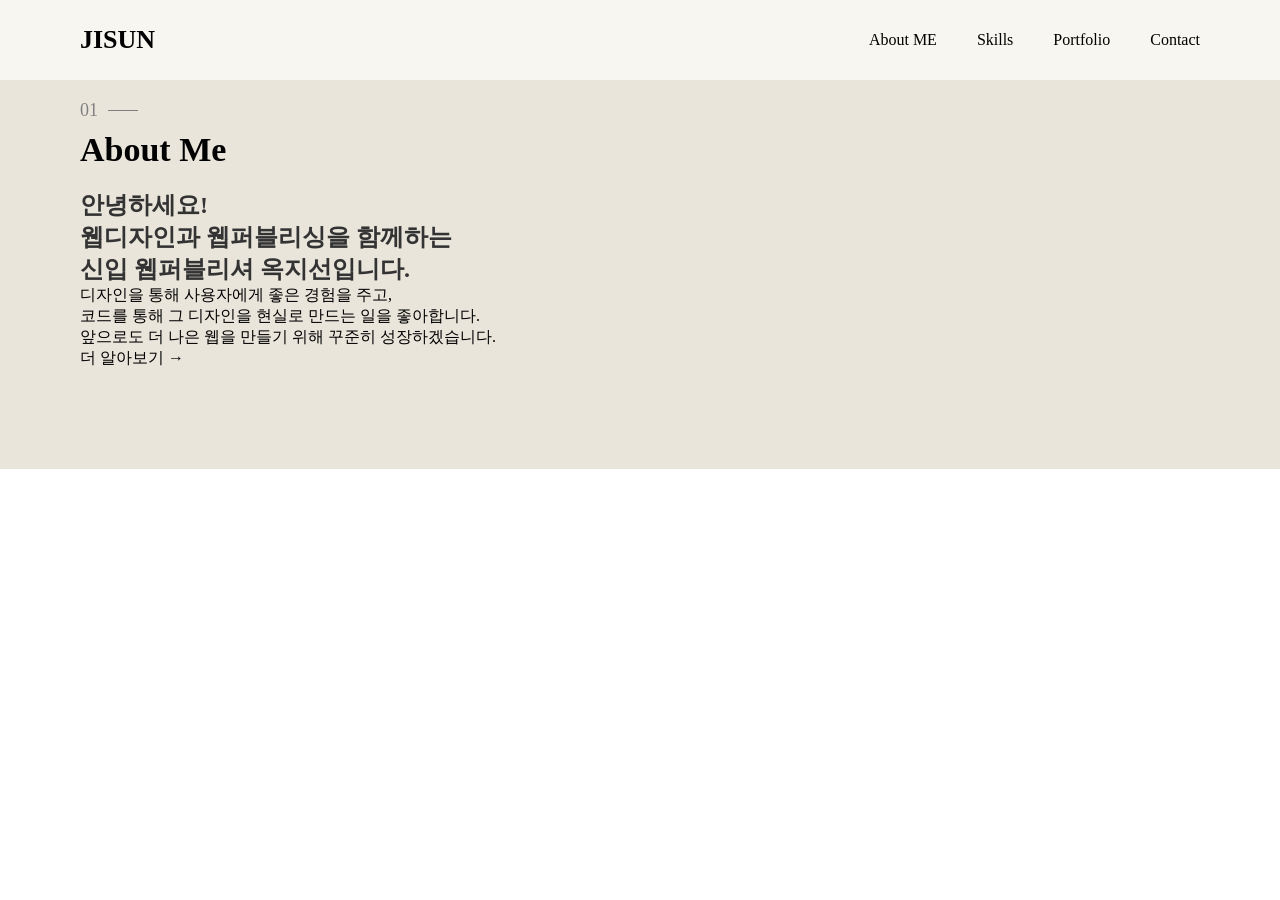
==== index.html @ 375b45b6 "first-day" ====
<!DOCTYPE html>
<html lang="ko">
<head>
    <meta charset="UTF-8">
    <meta name="viewport" content="width=device-width, initial-scale=1.0">
    <title>jisun-ock</title>
    <link rel="stylesheet" href="css/reset.css">
    <link rel="stylesheet" href="css/main.css">
    <script src="https://ajax.googleapis.com/ajax/libs/jquery/3.7.1/jquery.min.js"></script>
    <script src="js/main.js"></script>
</head>
<body>

    <div class="wrap">

        <header>
            <div class="logo">JISUN</div>

            <ul class="gnb">
                <li><a href="#">About ME</a></li>
                <li><a href="#">Skills</a></li>
                <li><a href="#">Portfolio</a></li>
                <li><a href="#">Contact</a></li>
            </ul>
        </header>
        <!-- header end -->

        <section class="section_1">
            <div class="section_num">01</div>
            <h2>About Me</h2>
            <h3>안녕하세요! <br>
            웹디자인과 웹퍼블리싱을 함께하는 <br>
            신입 웹퍼블리셔 옥지선입니다.</h3>

            <p>디자인을 통해 사용자에게 좋은 경험을 주고, <br>
            코드를 통해 그 디자인을 현실로 만드는 일을 좋아합니다. <br>
            앞으로도 더 나은 웹을 만들기 위해 꾸준히 성장하겠습니다.</p>

            <div class="more_btn">더 알아보기 →</div>
        </section>
    </div>
    
</body>
</html>
---- css/main.css ----
header {
    width: 100%;
    height: 80px;
    background-color: #F8F6F0;
    display: flex;
    justify-content: space-between; /* 로고는 왼쪽, 메뉴는 오른쪽으로 배치 */
    align-items: center; /* 로고와 메뉴를 세로 가운데로 정렬 */
    padding: 30px 80px; /* 위아래 30px, 좌우 80px의 안쪽 여백 */
    position: fixed;
}

.logo {
    font-size: 26px;
    font-weight: 700;
}

.gnb {
    display: flex;
    gap: 40px;
}

.gnb li a {
    font-size: 16px;
    font-weight: 400;
}

.section_1 {
    width: 100%;
    background-color: #EAE5DB;
    padding: 100px 80px;

    display: flex;
    flex-direction: column;
    justify-content: center;
}

.section_num {
    display: flex;
    align-items: center;
    gap: 10px;
    color: #808080;
    font-size: 18px;
    font-weight: 500;
}

/* 섹션 번호 뒤에 가상 요소 (가로선) 추가 */
.section_num::after {
    content: ""; /* 가상 요소 생성 */
    width: 30px; /* 선의 길이 */
    height: 1px; /* 선의 두께 */
    background-color: #808080;
}

.section_1 h2 {
    font-size: 34px;
    padding-top: 10px;
}

.section_1 h3 {
    font-size: 24px;
    padding-top: 20px;
    color: #333333;
}
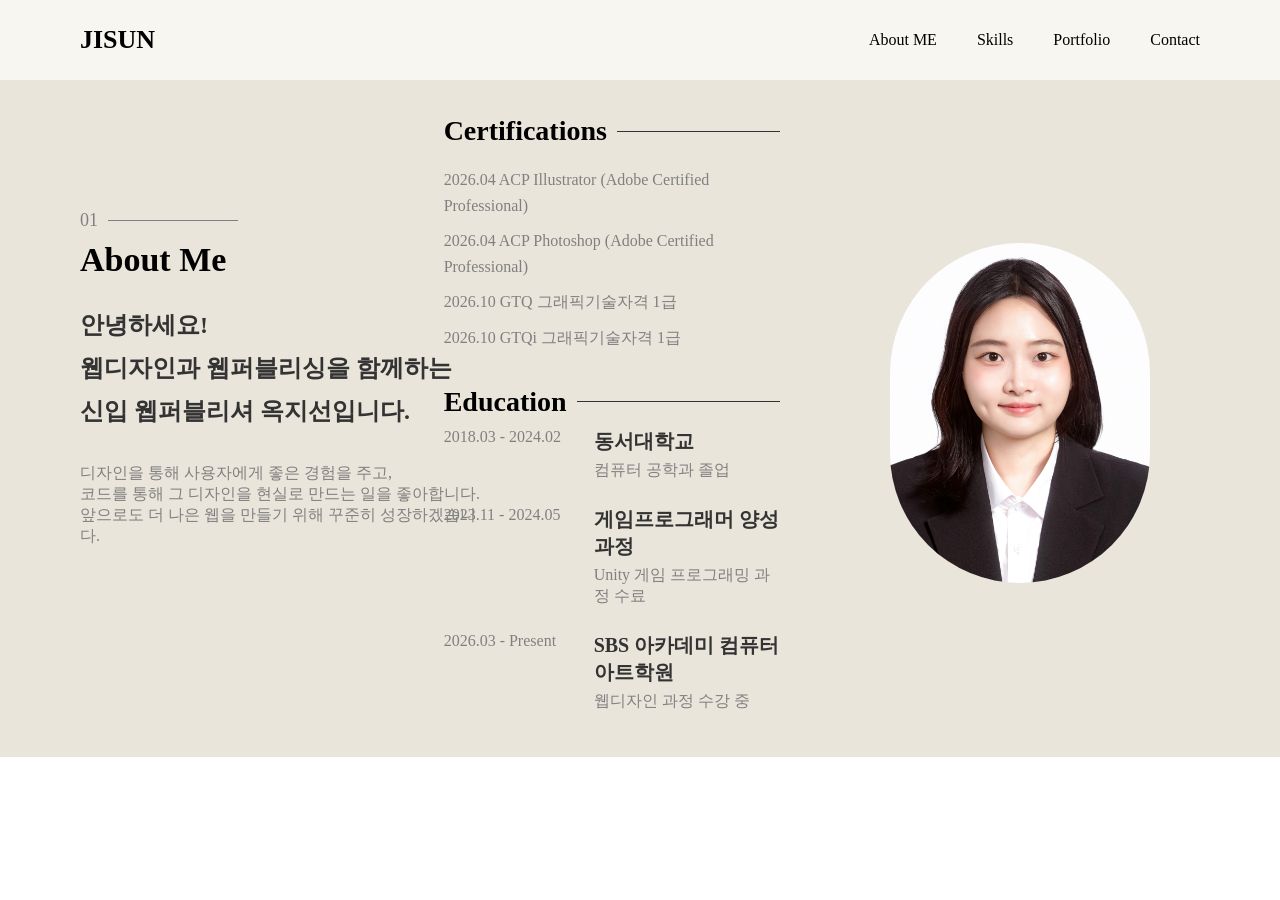
==== commit 9141cdfb: "second" ====
--- a/index.html
+++ b/index.html
@@ -26,17 +26,54 @@
         <!-- header end -->
 
         <section class="section_1">
-            <div class="section_num">01</div>
-            <h2>About Me</h2>
-            <h3>안녕하세요! <br>
-            웹디자인과 웹퍼블리싱을 함께하는 <br>
-            신입 웹퍼블리셔 옥지선입니다.</h3>
 
-            <p>디자인을 통해 사용자에게 좋은 경험을 주고, <br>
-            코드를 통해 그 디자인을 현실로 만드는 일을 좋아합니다. <br>
-            앞으로도 더 나은 웹을 만들기 위해 꾸준히 성장하겠습니다.</p>
+            <div class="about_intro">
+                <div class="section_num">01</div>
+                <h2>About Me</h2>
+                <h3>안녕하세요! <br>
+                웹디자인과 웹퍼블리싱을 함께하는 <br>
+                신입 웹퍼블리셔 옥지선입니다.</h3>
 
-            <div class="more_btn">더 알아보기 →</div>
+                <p>디자인을 통해 사용자에게 좋은 경험을 주고, <br>
+                코드를 통해 그 디자인을 현실로 만드는 일을 좋아합니다. <br>
+                앞으로도 더 나은 웹을 만들기 위해 꾸준히 성장하겠습니다.</p>
+            </div>
+            
+            <div class="about_info">
+                <div class="certifications">
+                    <div class="certifications_title">Certifications</div>
+                    <p>2026.04 ACP Illustrator (Adobe Certified Professional)</p>
+                    <p>2026.04 ACP Photoshop (Adobe Certified Professional)</p>
+                    <p>2026.10 GTQ 그래픽기술자격 1급</p>
+                    <p>2026.10 GTQi 그래픽기술자격 1급</p>
+                </div>
+
+                <div class="education">
+                    <div class="education_title">Education</div>
+                    
+                    <div class="education_item">
+                        <span class="edu_date">2018.03 - 2024.02</span>
+                        <p class="edu_name">동서대학교</p>
+                        <p class="edu_desc">컴퓨터 공학과 졸업</p>
+                    </div>
+
+                    <div class="education_item">
+                        <span class="edu_date">2023.11 - 2024.05</span>
+                        <p class="edu_name">게임프로그래머 양성과정</p>
+                        <p class="edu_desc">Unity 게임 프로그래밍 과정 수료</p>
+                    </div>
+
+                    <div class="education_item">
+                        <span class="edu_date">2026.03 - Present</span>
+                        <p class="edu_name">SBS 아카데미 컴퓨터아트학원</p>
+                        <p class="edu_desc">웹디자인 과정 수강 중</p>
+                    </div>
+                </div>
+            </div>
+
+            <div class="about_photo">
+                <img src="img/profile.jpg" alt="프로필 사진">
+            </div>
         </section>
     </div>
     
--- a/css/main.css
+++ b/css/main.css
@@ -23,21 +23,36 @@
     font-size: 16px;
     font-weight: 400;
 }
+/* header end */
 
 .section_1 {
     width: 100%;
+    min-height: 650px;
+    padding: 80px 80px;
     background-color: #EAE5DB;
-    padding: 100px 80px;
-
+
+    display: flex;
+    justify-content: space-between;
+    align-items: center;
+    gap: 60px;
+}
+
+/* 자기소개 영역 */
+.about_intro {
     display: flex;
     flex-direction: column;
     justify-content: center;
-}
-
+
+    flex: 1.2;
+    min-width: 0;
+}
+
+/* 섹션 번호와 가로선 스타일 */
 .section_num {
     display: flex;
     align-items: center;
     gap: 10px;
+
     color: #808080;
     font-size: 18px;
     font-weight: 500;
@@ -46,18 +61,154 @@
 /* 섹션 번호 뒤에 가상 요소 (가로선) 추가 */
 .section_num::after {
     content: ""; /* 가상 요소 생성 */
-    width: 30px; /* 선의 길이 */
+    width: 130px; /* 선의 길이 */
     height: 1px; /* 선의 두께 */
     background-color: #808080;
 }
 
-.section_1 h2 {
+.about_intro h2 {
+    margin: 0;
     font-size: 34px;
     padding-top: 10px;
 }
 
-.section_1 h3 {
+.about_intro h3 {
     font-size: 24px;
-    padding-top: 20px;
+    line-height: 1.8;
     color: #333333;
-}+
+    margin: 0;
+    padding-top: 25px;
+}
+
+.about_intro p {
+    font-size: 16px;
+    color: #808080;
+    padding-top: 30px;
+}
+
+/* 중앙 자격증 + 교육 영역 */
+.about_info {
+    display: flex;
+    flex-direction: column;  /* 자식 요소를 세로로 배치 */
+    justify-content: center; /* 세로 방향으로 가운데 정렬 */
+    gap: 35px;
+
+    flex: 1;      /* 남은 공간을 비율에 따라 차지 */
+    min-width: 0; /* 내용 때문에 영역이 불필요하게 커지는 것을 방지 */
+    padding: 0;   /* 내부 여백 제거 */
+
+    transform: translate(-100px, 35px); /* 왼쪽으로 100px, 아래로 35px 이동 */
+    position: relative;                 /* 자식 요소의 위치 기준점 설정 */
+}
+
+/* 자격증 영역 */
+.certifications {
+    min-width: 0;  /* 내용에 따라 최소 너비가 늘어나는 것을 방지 */
+}
+
+.certifications_title {
+    display: flex;        /* 제목과 가로선을 가로로 배치 */
+    align-items: center;  /* 세로 방향으로 가운데 정렬 */
+    gap: 10px;
+
+    color: #000000;
+    font-size: 28px;
+    font-weight: 600;
+    padding-bottom: 10px;
+}
+
+.certifications_title::after {
+    content: "";   /* 가상 요소 생성 */
+    width: 220px;
+    height: 1px;
+    background-color: #333333;
+}
+
+.certifications p {
+    margin: 10px 0 0;
+    font-size: 16px;
+    line-height: 1.6;
+    color: #808080;
+}
+
+/* 교육 영역 */
+.education {
+    min-width: 0;             /* 내용 때문에 영역이 커지는 것을 방지 */
+    display: flex;            /* 플렉스 레이아웃 적용 */
+    flex-direction: column;   /* 자식 요소를 세로로 배치 */
+}
+
+.education_title {
+    display: flex;
+    align-items: center;  /* 세로 방향으로 가운데 정렬 */
+    gap: 10px;
+
+    color: #000000;
+    font-size: 28px;
+    font-weight: 600;
+    padding-bottom: 10px;
+}
+
+.education_title::after {
+    content: "";
+    width: 270px;
+    height: 1px;
+    background-color: #333333;
+}
+
+/* 교육 항목 배치 */
+.education_item {
+    display: grid;                     /* 그리드 레이아웃 적용 */
+    grid-template-columns: 135px 1fr;  /* 날짜 영역 135px, 나머지는 내용 영역 */
+    column-gap: 15px;
+    margin-bottom: 25px;
+}
+
+/* 마지막 교육 항목의 아래 여백 제거 */
+.education_item:last-child {
+    margin-bottom: 0;
+}
+
+.edu_date {
+    font-size: 16px;
+    color: #808080;
+
+    grid-column: 1;  /* 첫 번째 열에 배치 */
+    grid-row: 1 / 3; /* 첫 번째 행부터 세 번째 행 직전까지 차지 */
+}
+
+.edu_name {
+    font-size: 20px;
+    font-weight: 600;
+    color: #333333;
+
+    grid-column: 2;  /* 두 번째 열에 배치 */
+    margin: 0;       /* 기본 바깥 여백 제거 */
+}
+
+.edu_desc {
+    font-size: 16px;
+    color: #808080;
+
+    grid-column: 2;   /* 두 번째 열에 배치 */
+    margin: 5px 0 0;  /* 위쪽 바깥 여백 5px, 나머지는 0 */
+}
+
+/* 프로필 사진 영역 */
+.about_photo {
+    flex: 0 0 260px;    /* 너비를 260px로 고정하고 늘어나거나 줄어들지 않게 설정 */
+    width: 260px;
+    height: 340px;
+    transform: translate(-50px, 35px);
+}
+
+.about_photo img {
+    width: 100%;
+    height: 100%;
+    display: block;    /* 이미지 아래 불필요한 여백 제거 */
+
+    object-fit: cover;            /* 이미지 비율을 유지하며 영역을 꽉 채우고 넘치는 부분 자르기 */
+    object-position: center top;  /* 이미지의 위쪽 중앙을 기준으로 표시 */
+    border-radius: 130px;
+}
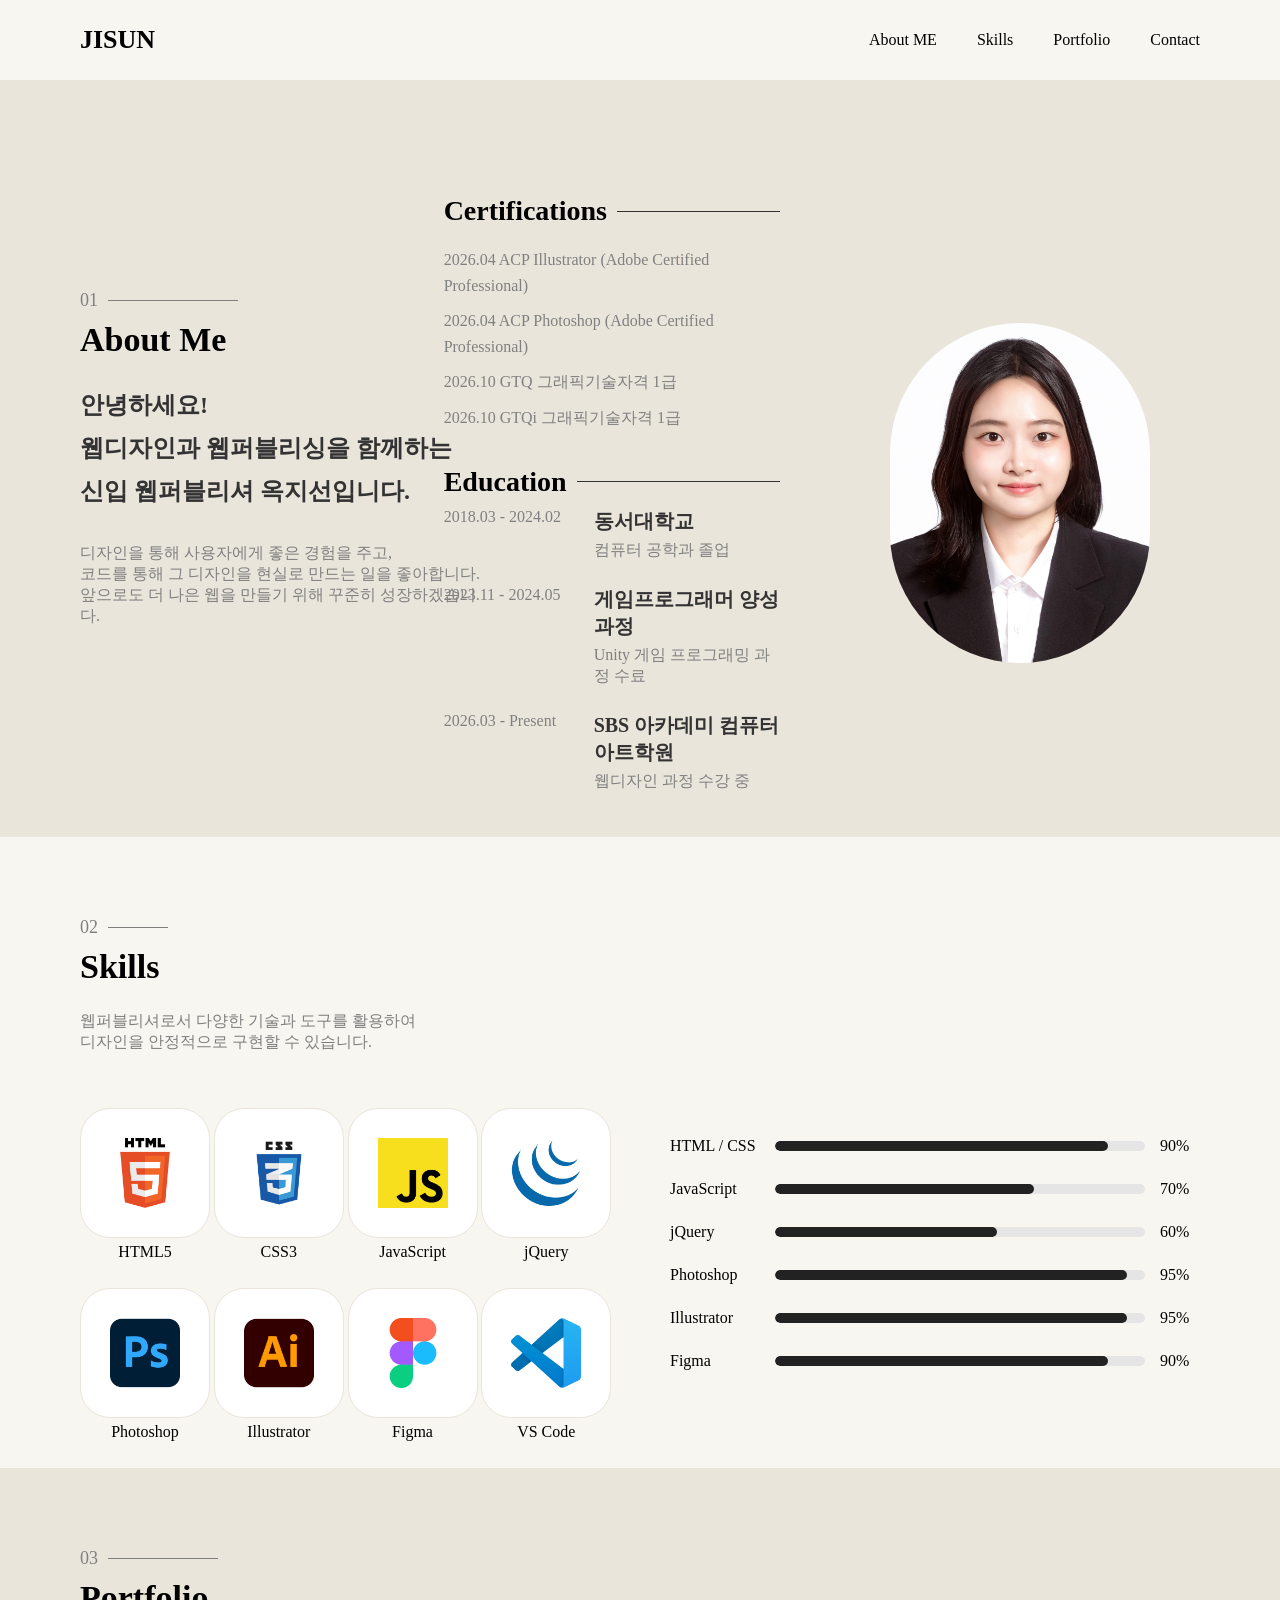
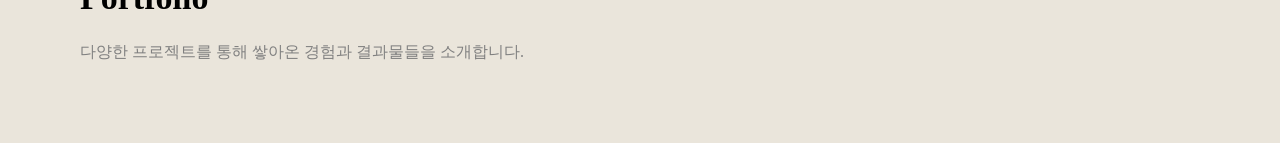
==== commit 0646b67e: "third" ====
--- a/index.html
+++ b/index.html
@@ -75,7 +75,156 @@
                 <img src="img/profile.jpg" alt="프로필 사진">
             </div>
         </section>
-    </div>
-    
+        <!-- section_1 end -->
+
+        <section class="section_2">
+
+            <div class="skills_left">
+                <div class="skills_text">
+                    <div class="section_2_num">02</div>
+                    <h2>Skills</h2>
+                    <p>웹퍼블리셔로서 다양한 기술과 도구를 활용하여 <br>
+                    디자인을 안정적으로 구현할 수 있습니다.</p>
+                </div>
+
+                <div class="skills_icons">
+
+                    <div class="skills_item">
+                        <div class="img_box">
+                            <img src="img/html5.png" alt="HTML5">
+                        </div>
+                        <p>HTML5</p>
+                    </div>
+
+                    <div class="skills_item">
+                        <div class="img_box">
+                            <img src="img/css.png" alt="CSS3">
+                        </div>
+                        <p>CSS3</p>
+                    </div>
+
+                    <div class="skills_item">
+                        <div class="img_box">
+                            <img src="img/javascript-js.png" alt="javascript">
+                        </div>
+                        <p>JavaScript</p>
+                    </div>
+
+                    <div class="skills_item">
+                        <div class="img_box">
+                            <img src="img/jquery.png" alt="jQuery">
+                        </div>
+                        <p>jQuery</p>
+                    </div>
+
+                    <div class="skills_item">
+                        <div class="img_box">
+                            <img src="img/photoshop.png" alt="Photoshop">
+                        </div>
+                        <p>Photoshop</p>
+                    </div>
+
+                    <div class="skills_item">
+                        <div class="img_box">
+                            <img src="img/illustrator.png" alt="illustrator">
+                        </div>
+                        <p>Illustrator</p>
+                    </div>
+
+                    <div class="skills_item">
+                        <div class="img_box">
+                            <img src="img/figma.png" alt="Figma">
+                        </div>
+                        <p>Figma</p>
+                    </div>
+
+                    <div class="skills_item">
+                        <div class="img_box">
+                            <img src="img/vscode.png" alt="vscode">
+                        </div>
+                        <p>VS Code</p>
+                    </div>
+
+                </div> <!-- skills_icons -->
+            </div> <!-- skills_left -->
+            
+
+            <div class="skills_graph">
+                
+                <div class="skill_row">
+                    <span class="skill_name">HTML / CSS</span>
+                    <div class="skill_bar">
+                        <div class="skill_fill html"></div>
+                    </div>
+                    <span class="skill_percent">90%</span>
+                </div>
+
+                <div class="skill_row">
+                    <span class="skill_name">JavaScript</span>
+                    <div class="skill_bar">
+                        <div class="skill_fill javascript"></div>
+                    </div>
+                    <span class="skill_percent">70%</span>
+                </div>
+
+                <div class="skill_row">
+                    <span class="skill_name">jQuery</span>
+                    <div class="skill_bar">
+                        <div class="skill_fill jQuery"></div>
+                    </div>
+                    <span class="skill_percent">60%</span>
+                </div>
+
+                <div class="skill_row">
+                    <span class="skill_name">Photoshop</span>
+                    <div class="skill_bar">
+                        <div class="skill_fill Photoshop"></div>
+                    </div>
+                    <span class="skill_percent">95%</span>
+                </div>
+
+                <div class="skill_row">
+                    <span class="skill_name">Illustrator</span>
+                    <div class="skill_bar">
+                        <div class="skill_fill Illustrator"></div>
+                    </div>
+                    <span class="skill_percent">95%</span>
+                </div>
+
+                <div class="skill_row">
+                    <span class="skill_name">Figma</span>
+                    <div class="skill_bar">
+                        <div class="skill_fill Figma"></div>
+                    </div>
+                    <span class="skill_percent">90%</span>
+                </div>
+            </div> <!-- skills_graph -->
+        </section>
+        <!-- section_2 end -->
+
+        <section class="section_3">
+            <div class="Portfolio_text">
+                <div class="section_3_num">03</div>
+                <h2>Portfolio</h2>
+                <p>다양한 프로젝트를 통해 쌓아온 경험과 결과물들을 소개합니다.</p>
+            </div>
+
+
+
+
+
+        </section>
+        <!-- section_3 end -->
+
+
+
+
+
+
+
+
+
+    </div> <!-- wrap -->
+
 </body>
 </html>
--- a/css/main.css
+++ b/css/main.css
@@ -6,7 +6,7 @@
     justify-content: space-between; /* 로고는 왼쪽, 메뉴는 오른쪽으로 배치 */
     align-items: center; /* 로고와 메뉴를 세로 가운데로 정렬 */
     padding: 30px 80px; /* 위아래 30px, 좌우 80px의 안쪽 여백 */
-    position: fixed;
+    /* position: fixed; */
 }
 
 .logo {
@@ -212,3 +212,185 @@
     object-position: center top;  /* 이미지의 위쪽 중앙을 기준으로 표시 */
     border-radius: 130px;
 }
+/* section_1 end */
+
+.section_2 {
+    width: 100%;
+    background-color: #F8F6F0;
+    padding: 80px;
+
+    display: grid;
+    grid-template-columns: 1fr 1fr;  /* 좌우 2열 */
+    gap: 60px;                       /* 왼쪽과 오른쪽 사이 간격 */
+    align-items: start;              /* 두 영역의 위쪽을 맞춤 */
+}
+
+.skills_left {
+    display: flex;
+    flex-direction: column;
+    gap: 35px;
+    min-width: 0;
+}
+
+.section_2_num {
+    display: flex;
+    align-items: center;
+    gap: 10px;
+
+    color: #808080;
+    font-size: 18px;
+    font-weight: 500;
+}
+
+.section_2_num::after {
+    content: "";
+    width: 60px;
+    height: 1px;
+    background-color: #808080;
+}
+
+.section_2 h2 {
+    font-size: 34px;
+    padding-top: 10px;
+}
+
+.section_2 p {
+    font-size: 16px;
+    color: #808080;
+    padding-top: 25px;
+}
+
+.skills_icons {
+    display: grid;                         /* 아이콘들을 격자 형태로 배치 */
+    grid-template-columns: repeat(4, 1fr); /* 한 줄에 4개씩 배치 */
+    row-gap: 80px;                         /* 세로 간격을 80px로 설정 */
+    column-gap: 5px;                       /* 가로 간격을 5px로 설정 */
+    padding-top: 20px;
+}
+
+.skills_item {
+    width: 100px;
+    height: 100px;
+
+    display: felx;
+    flex-direction: column;
+    align-items: center;
+    gap: 5px;
+}
+
+.img_box {
+    width: 130px;
+    height: 130px;
+    background-color: #ffffff;
+    border-radius: 30px;
+    border: 1px solid #EAE5DB;
+
+    display: flex;               /* 내부 요소를 유연하게 배치 */
+    justify-content: center;     /* 가로 가운데 정렬 */
+    align-items: center;         /* 세로 가운데 정렬 */
+   
+}
+
+.img_box img {
+    width: 70px;
+    height: 70px;
+    object-fit: contain; /* 이미지 비율을 유지하며 박스 안에 맞춤 */
+}
+
+.skills_item p {
+    font-size: 16px;
+    color: #000000;
+    text-align: center;
+    transform: translate(15px, -20px);
+}
+
+.skills_graph {
+    display: flex;
+    flex-direction: column;
+    gap: 25px;
+
+    padding-top: 220px;
+}
+
+.skill_row {
+    display: grid;
+    grid-template-columns: 90px 1fr 40px;
+    align-items: center;
+    gap: 15px;
+}
+
+.skill_name {
+    font-size: 16px;
+}
+
+.skill_bar {
+    width: 100%;
+    height: 10px;
+    background-color: #e5e5e5;
+    border-radius: 10px;
+    overflow: hidden;
+}
+
+.skill_fill {
+    height: 100%;
+    background-color: #222222;
+    border-radius: 10px;
+}
+
+.html {
+    width: 90%;
+}
+
+.javascript {
+    width: 70%;
+}
+
+.jQuery {
+    width: 60%;
+}
+
+.Photoshop {
+    width: 95%;
+}
+
+.Illustrator {
+    width: 95%;
+}
+
+.Figma {
+    width: 90%;
+}
+
+.section_3 {
+    width: 100%;
+    background-color: #EAE5DB;
+    padding: 80px;
+}
+
+.section_3_num {
+    display: flex;
+    align-items: center;
+    gap: 10px;
+
+    color: #808080;
+    font-size: 18px;
+    font-weight: 500;
+}
+
+.section_3_num::after {
+    content: "";
+    width: 110px;
+    height: 1px;
+    background-color: #808080;
+}
+
+.section_3 h2 {
+    font-size: 34px;
+    padding-top: 10px;
+}
+
+.section_3 p {
+    font-size: 16px;
+    color: #808080;
+    padding-top: 25px;
+}
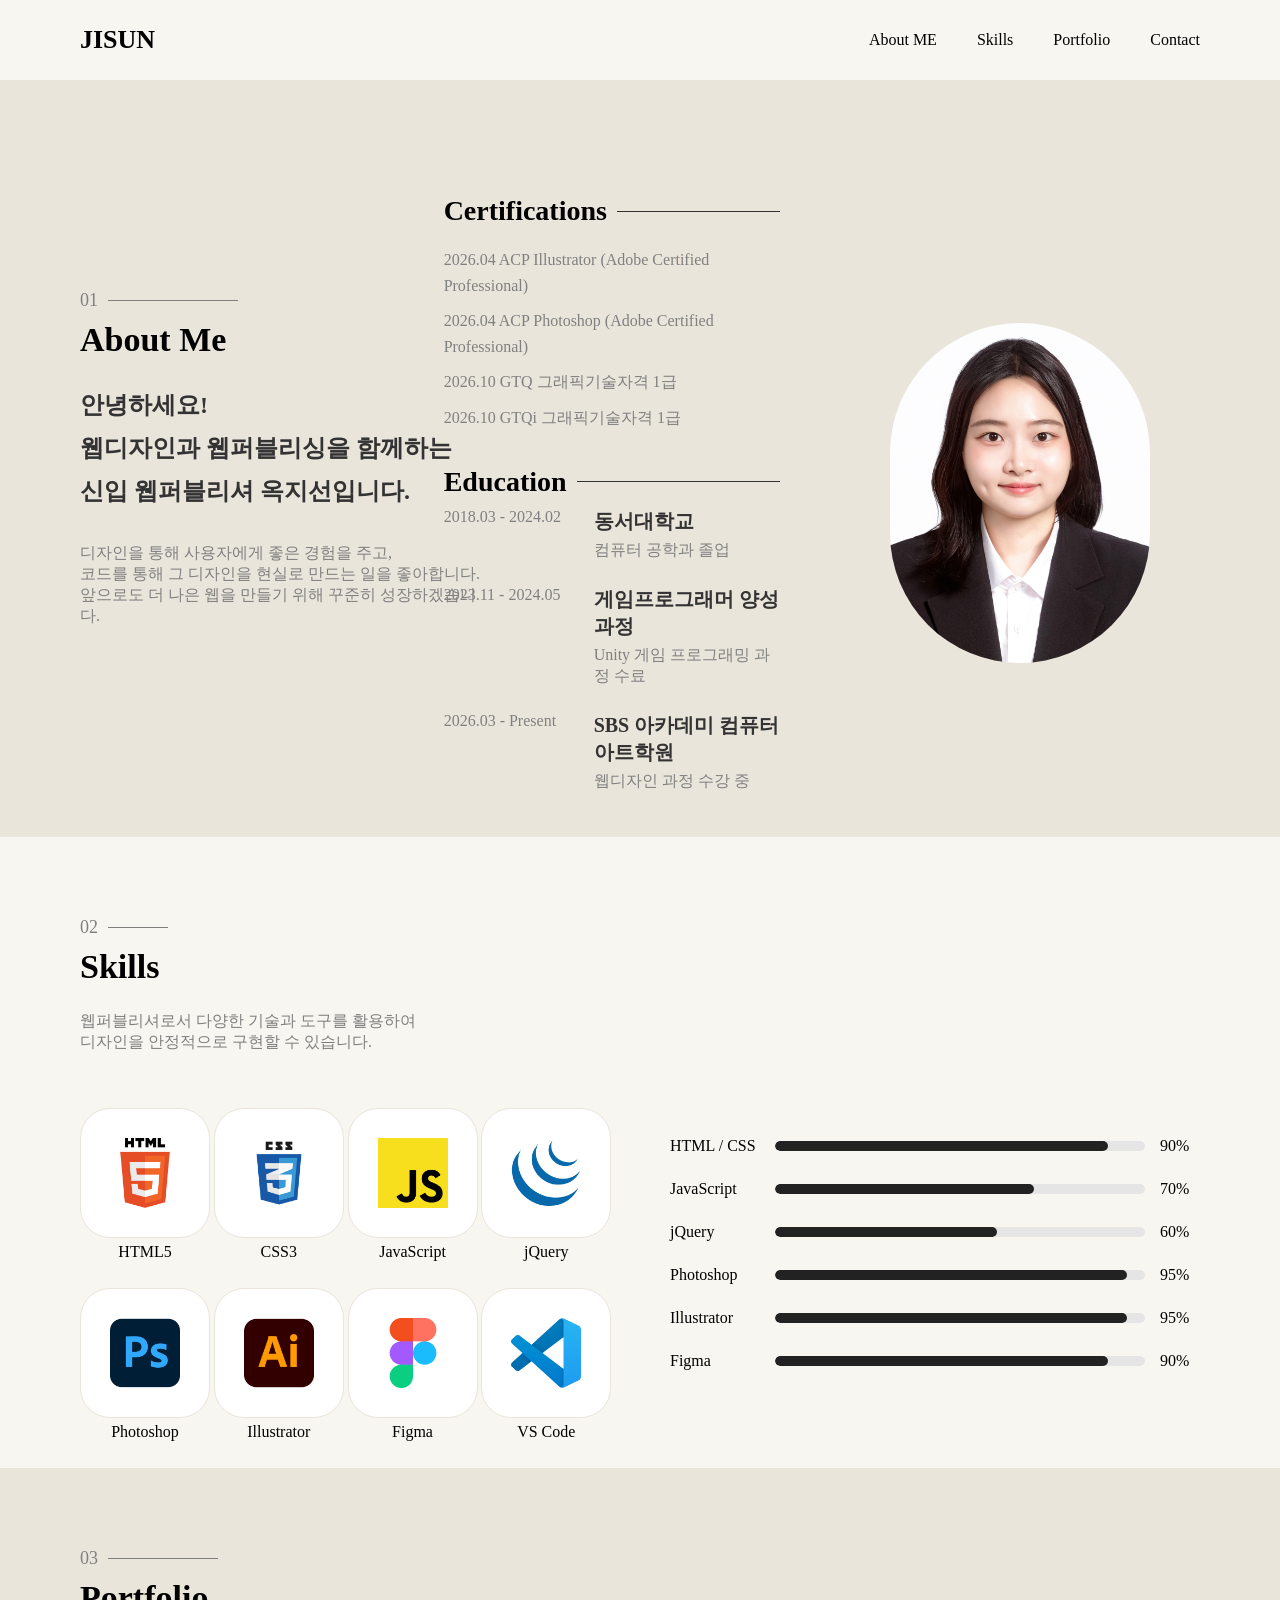
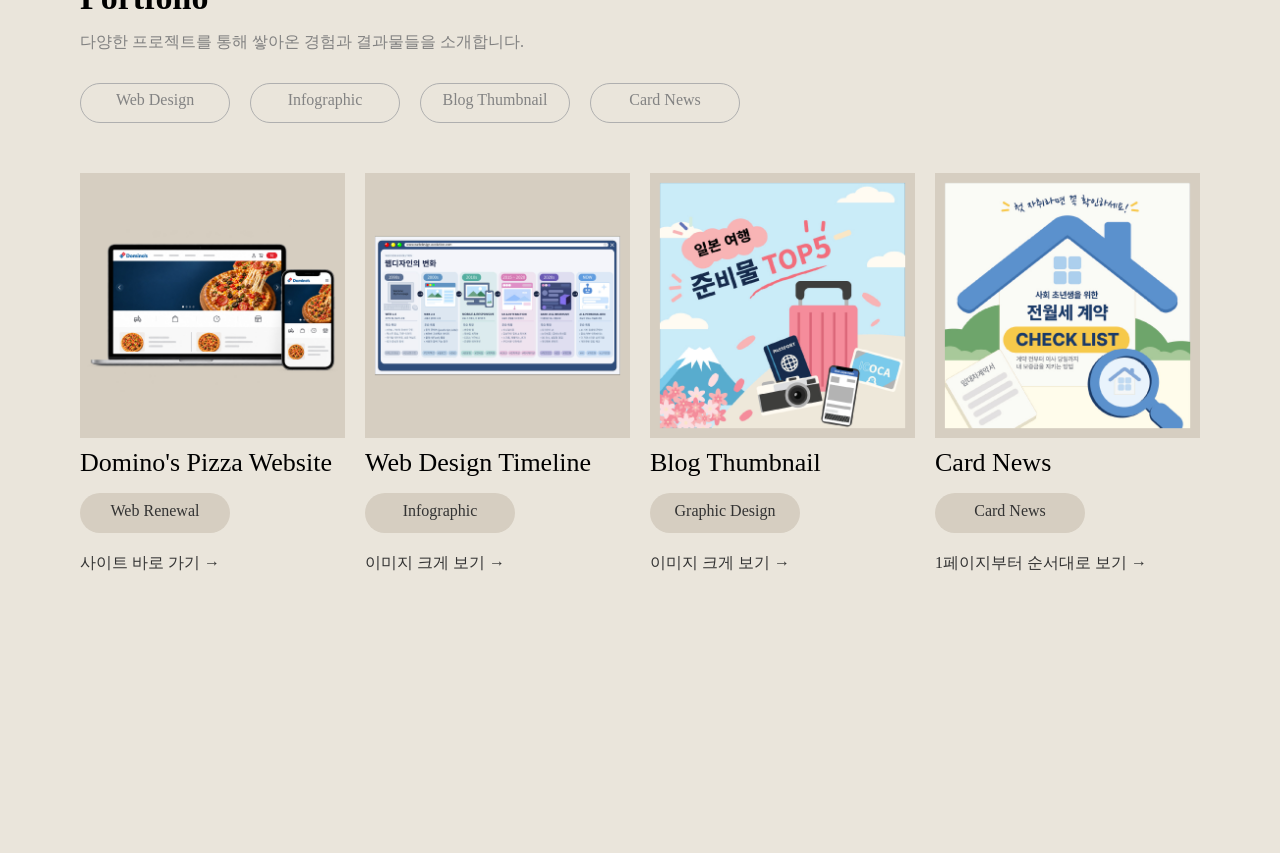
==== commit cdde6f5d: "fourth" ====
--- a/index.html
+++ b/index.html
@@ -209,10 +209,62 @@
                 <p>다양한 프로젝트를 통해 쌓아온 경험과 결과물들을 소개합니다.</p>
             </div>
 
-
-
-
-
+            <div class="Portfolio_menu">
+                <div class="menu_btn">Web Design</div>
+                <div class="menu_btn">Infographic</div>
+                <div class="menu_btn">Blog Thumbnail</div>
+                <div class="menu_btn">Card News</div>
+            </div>
+
+            <div class="Portfolio_wrap">
+
+                <div class="Portfolio_box">
+                    <div class="Portfolio_img_box">
+                        <img src="img/Artboard_Web-Design.jpg" alt="webDesign">
+                    </div>
+
+                    <h3>Domino's Pizza Website</h3>
+                    <div class="Portfolio_btn">Web Renewal</div>
+                    <a href="https://ockjisun.github.io/dominos-renewal/" target="_blank" class="Portfolio_link">사이트 바로 가기 →</a>
+                    <!-- href : 이동할 사이트 주소 / target="_blank" : 새 탭에서 열기 -->
+                </div>
+
+                <div class="Portfolio_box">
+                    <div class="Portfolio_img_box">
+                        <img src="img/Artboard_Time-Line.jpg" alt="Timeline">
+                    </div>
+
+                    <h3>Web Design Timeline</h3>
+                    <div class="Portfolio_btn">Infographic</div>
+                    <span>이미지 크게 보기 →</span>
+                </div>
+
+                <div class="Portfolio_box">
+                    <div class="Portfolio_img_box">
+                        <img src="img/Artboard_Blog-Thumbnail.jpg" alt="Thumbnail">
+                    </div>
+
+                    <h3>Blog Thumbnail</h3>
+                    <div class="Portfolio_btn">Graphic Design</div>
+                    <span>이미지 크게 보기 →</span>
+                </div>
+
+                <div class="Portfolio_box">
+                    <div class="Portfolio_img_box">
+                        <img src="img/Artboard_Card-News.jpg" alt="Card News">
+                    </div>
+
+                    <h3>Card News</h3>
+                    <div class="Portfolio_btn">Card News</div>
+                    <span>1페이지부터 순서대로 보기 →</span>
+                </div>
+            </div> <!-- Portfolio_wrap -->
+
+            <!-- 이미지 크게 보기 모달 -->
+            <div class="Portfolio_modal">
+                <button type="button" class="modal_close">&times;</button>
+                <img src="" alt="포트폴리오 확대 이미지">
+            </div>
         </section>
         <!-- section_3 end -->
 
--- a/css/main.css
+++ b/css/main.css
@@ -392,5 +392,125 @@
 .section_3 p {
     font-size: 16px;
     color: #808080;
-    padding-top: 25px;
-}+    padding-top: 15px;
+}
+
+.Portfolio_menu {
+    display: flex;
+    gap: 20px;
+    padding-top: 30px;
+}
+
+.menu_btn {
+    width: 150px;
+    height: 40px;
+    background-color: #EAE5DB;
+    border: 1px solid #afafaf;
+    border-radius: 20px;
+
+    color: #838383;
+    text-align: center;
+    line-height: 2;
+}
+
+.Portfolio_wrap {
+    display: flex;
+    align-items: center;
+    justify-content: center;
+
+    gap: 20px;
+    padding-top: 50px;
+}
+
+.Portfolio_box {
+    width: 450px;
+    height: 600px;
+}
+
+.Portfolio_img_box {
+    width: 100%;
+    overflow: hidden;
+}
+
+/* 클릭 가능한 포트폴리오 이미지 */
+.Portfolio_img_box img {
+    cursor: pointer;
+}
+
+.Portfolio_box h3 {
+    font-size: 26px;
+    font-weight: 500;
+    padding-top: 10px;
+}
+
+.Portfolio_btn {
+    width: 150px;
+    height: 40px;
+    background-color: #d6cec1;
+    color: #333333;
+
+    text-align: center;
+    line-height: 2.3;
+
+    border-radius: 50px;
+    
+    margin-top: 15px;
+}
+
+.Portfolio_link {
+    padding-top: 20px;
+    color: #333333;
+}
+
+/* 링크에 마우스를 올렸을 때 */
+.Portfolio_link:hover {
+    text-decoration: underline;
+}
+
+.Portfolio_box span {
+    display: block;
+    padding-top: 20px;
+    color: #333333;
+}
+
+.Portfolio_modal {
+    display: none;   /* 처음에는 숨김 */
+    position: fixed; /* 화면 고정 */
+    top: 0;
+    left: 0;
+    width: 100%;
+    height: 100%;
+    padding: 30px;
+    box-sizing: border-box;
+
+    background-color: rgba(0, 0, 0, 0.85);
+    z-index: 9999;
+
+    justify-content: center;
+    align-items: center;
+}
+
+/* 모달 열었을 때 */
+.Portfolio_modal.active {
+    display: flex;
+}
+
+/* 확대 이미지 */
+.Portfolio_modal img {
+    display: block;
+    max-width: 90%;
+    max-height: 85vh;
+    object-fit: contain;
+}
+
+.modal_close {
+    position: absolute;
+    top: 20px;
+    right: 35px;
+
+    border: none;
+    background: none;
+    color: white;
+    font-size: 45px;
+    cursor: pointer;
+}
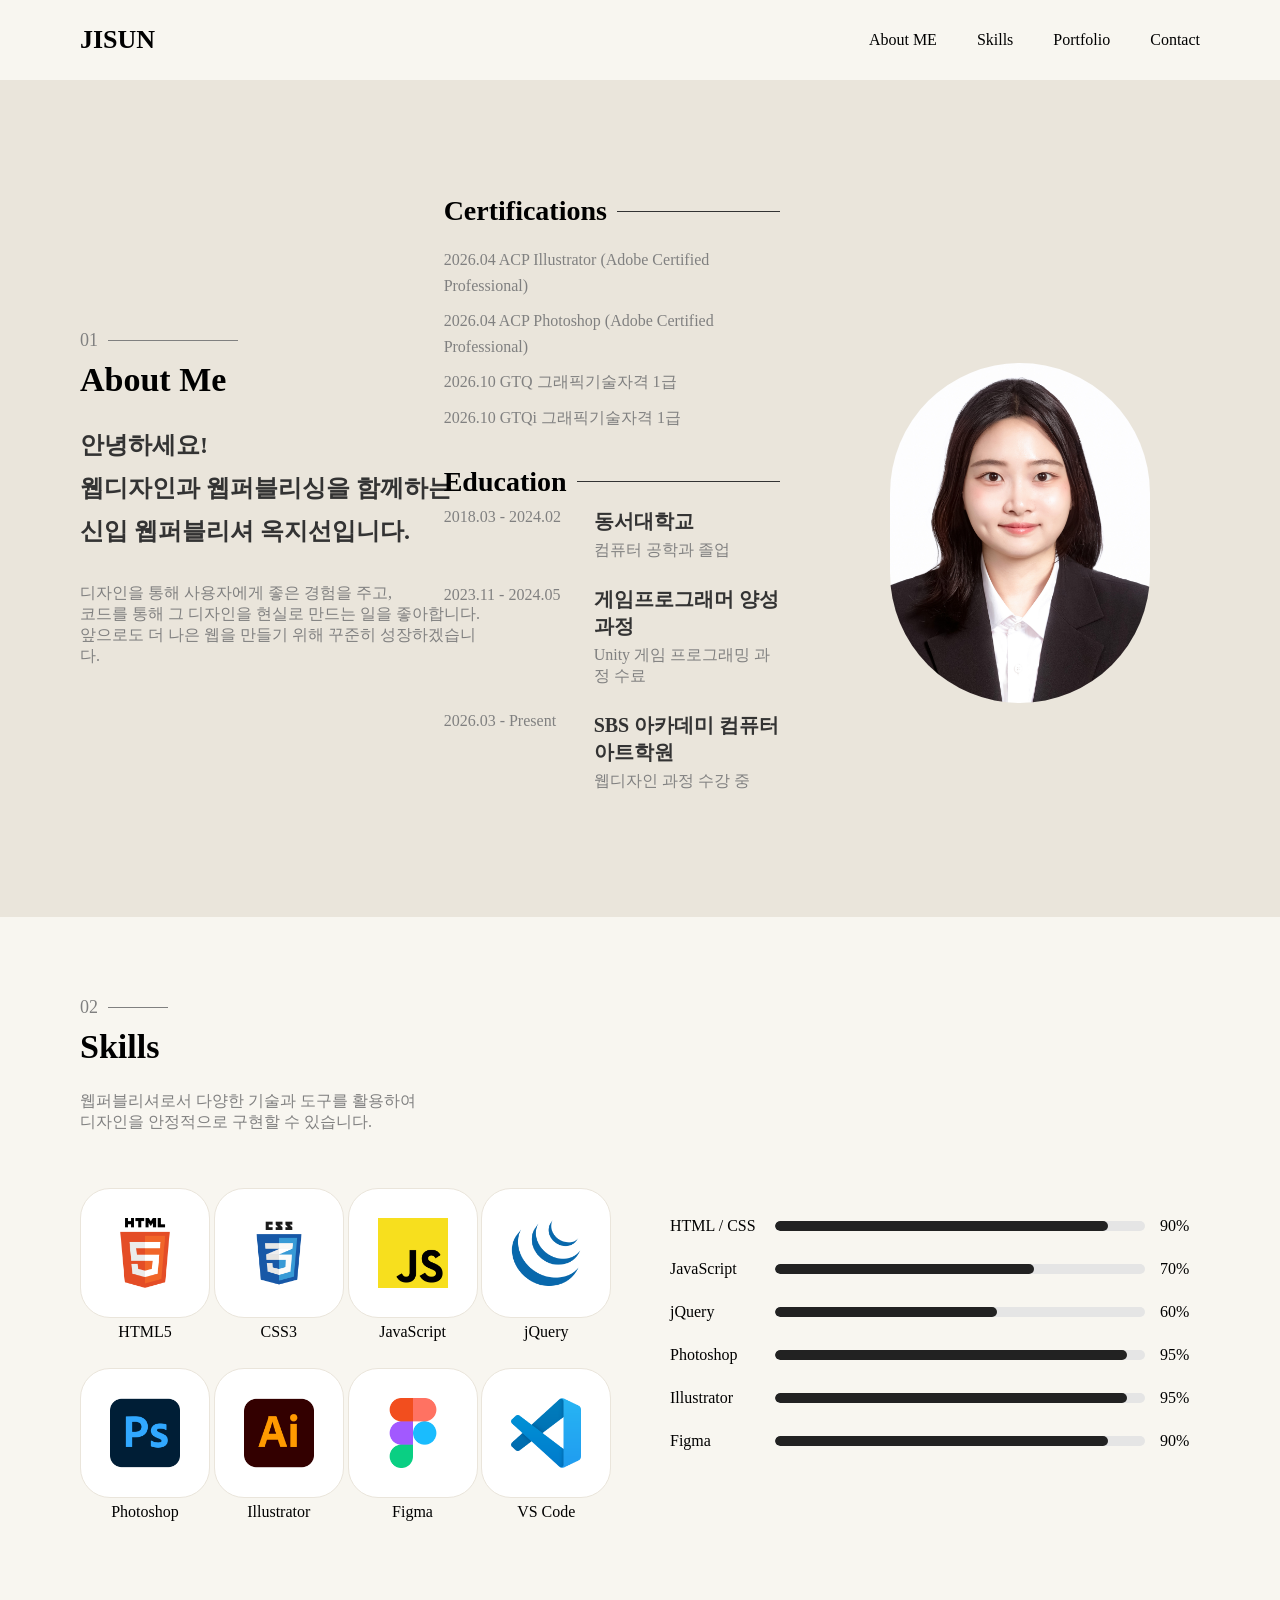
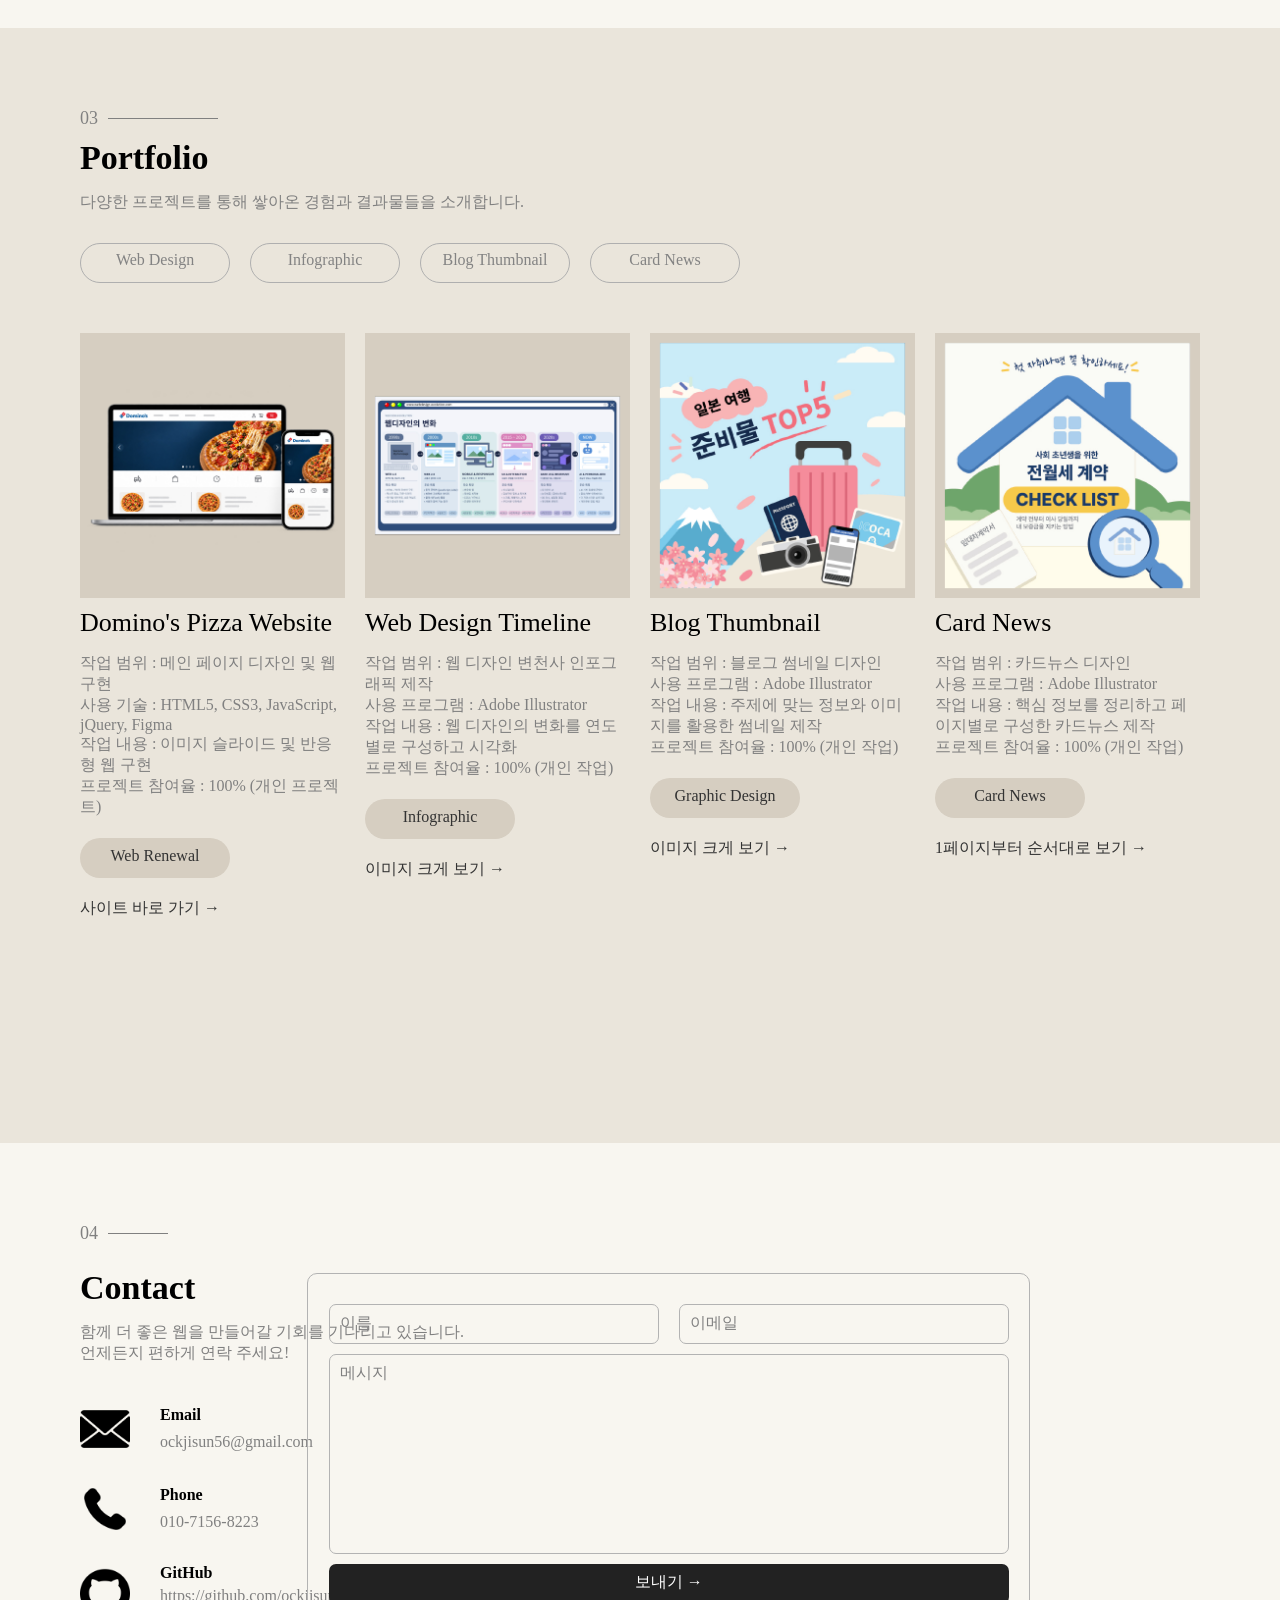
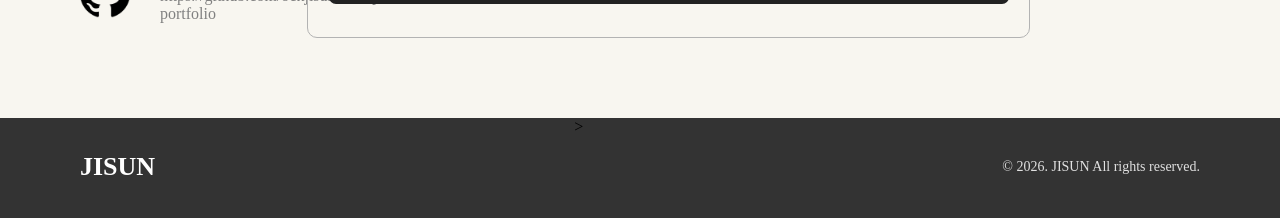
==== commit 81bd48a5: "fifth" ====
--- a/index.html
+++ b/index.html
@@ -9,7 +9,7 @@
     <script src="https://ajax.googleapis.com/ajax/libs/jquery/3.7.1/jquery.min.js"></script>
     <script src="js/main.js"></script>
 </head>
-<body>
+<body id = "top">
 
     <div class="wrap">
 
@@ -224,6 +224,12 @@
                     </div>
 
                     <h3>Domino's Pizza Website</h3>
+                    <p>
+                        작업 범위 : 메인 페이지 디자인 및 웹 구현<br>
+                        사용 기술 : HTML5, CSS3, JavaScript, jQuery, Figma<br>
+                        작업 내용 : 이미지 슬라이드 및 반응형 웹 구현<br>
+                        프로젝트 참여율 : 100% (개인 프로젝트)
+                    </p>
                     <div class="Portfolio_btn">Web Renewal</div>
                     <a href="https://ockjisun.github.io/dominos-renewal/" target="_blank" class="Portfolio_link">사이트 바로 가기 →</a>
                     <!-- href : 이동할 사이트 주소 / target="_blank" : 새 탭에서 열기 -->
@@ -235,6 +241,12 @@
                     </div>
 
                     <h3>Web Design Timeline</h3>
+                    <p>
+                        작업 범위 : 웹 디자인 변천사 인포그래픽 제작<br>
+                        사용 프로그램 : Adobe Illustrator<br>
+                        작업 내용 : 웹 디자인의 변화를 연도별로 구성하고 시각화<br>
+                        프로젝트 참여율 : 100% (개인 작업)
+                    </p>
                     <div class="Portfolio_btn">Infographic</div>
                     <span>이미지 크게 보기 →</span>
                 </div>
@@ -245,6 +257,12 @@
                     </div>
 
                     <h3>Blog Thumbnail</h3>
+                    <p>
+                        작업 범위 : 블로그 썸네일 디자인<br>
+                        사용 프로그램 : Adobe Illustrator<br>
+                        작업 내용 : 주제에 맞는 정보와 이미지를 활용한 썸네일 제작<br>
+                        프로젝트 참여율 : 100% (개인 작업)
+                    </p>
                     <div class="Portfolio_btn">Graphic Design</div>
                     <span>이미지 크게 보기 →</span>
                 </div>
@@ -255,6 +273,12 @@
                     </div>
 
                     <h3>Card News</h3>
+                    <p>
+                        작업 범위 : 카드뉴스 디자인<br>
+                        사용 프로그램 : Adobe Illustrator<br>
+                        작업 내용 : 핵심 정보를 정리하고 페이지별로 구성한 카드뉴스 제작<br>
+                        프로젝트 참여율 : 100% (개인 작업)
+                    </p>
                     <div class="Portfolio_btn">Card News</div>
                     <span>1페이지부터 순서대로 보기 →</span>
                 </div>
@@ -265,9 +289,81 @@
                 <button type="button" class="modal_close">&times;</button>
                 <img src="" alt="포트폴리오 확대 이미지">
             </div>
+
+            <!-- 카드뉴스 모달 -->
+             <div class="CardNews_modal">
+                <button type="button" class="CardNews_close">&times;</button>
+
+                <div class="CardNews_modal_wrap">
+                    <img src="img/Card News 1.jpg" alt="카드뉴스 1페이지">
+                    <img src="img/Card News 2.jpg" alt="카드뉴스 2페이지">
+                    <img src="img/Card News 3.jpg" alt="카드뉴스 3페이지">
+                    <img src="img/Card News 4.jpg" alt="카드뉴스 4페이지">
+                </div>
+             </div>
         </section>
         <!-- section_3 end -->
 
+        <section class="section_4">
+            <div class="contact_left">
+                <div class="contact_text">
+                    <div class="section_4_num">04</div>
+                    <h2>Contact</h2>
+                    <p>함께 더 좋은 웹을 만들어갈 기회를 기다리고 있습니다. <br>
+                    언제든지 편하게 연락 주세요!</p>
+                </div>
+
+                <div class="contact_list_wrap">
+                    <div class="contact_list">
+                        <div class="contact_img_box">
+                            <img src="img/e-mail.png" alt="e-mail icon">
+                        </div>
+                        <h4>Email</h4>
+                        <p>ockjisun56@gmail.com</p>
+                    </div>
+
+                    <div class="contact_list">
+                        <div class="contact_img_box">
+                            <img src="img/phone.png" alt="phone icon">
+                        </div>
+                        <h4>Phone</h4>
+                        <p>010-7156-8223</p>
+                    </div>
+
+                    <div class="contact_list">
+                        <div class="contact_img_box">
+                            <img src="img/github.png" alt="github icon">
+                        </div>
+                        <h4>GitHub</h4>
+                        <a href="https://github.com/ockjisun/web-publisher-portfolio" target="_blank" class="GitHub_link">https://github.com/ockjisun/web-publisher-portfolio</a>
+                    </div>
+                </div>
+            </div>
+
+            <div class="contact_right">
+                <div class="right_box">
+                    <div class="name_box">
+                        <p>이름</p>
+                    </div>
+                    <div class="e-mail_box">
+                        <p>이메일</p>
+                    </div>
+                </div>
+                <div class="message_box">
+                    <p>메시지</p>
+                </div>
+                <div class="contact_btn">
+                    <p>보내기 →</p>
+                </div>
+            </div>
+        </section>
+        <!-- section_4 end -->
+
+        <footer>
+            <a href="#top" class="footer_logo">JISUN</a>>
+            <p>© 2026. JISUN All rights reserved.</p>
+        </footer>
+
 
 
 
--- a/css/main.css
+++ b/css/main.css
@@ -1,3 +1,7 @@
+html {
+    scroll-behavior: smooth;
+}
+
 header {
     width: 100%;
     height: 80px;
@@ -137,6 +141,8 @@
     min-width: 0;             /* 내용 때문에 영역이 커지는 것을 방지 */
     display: flex;            /* 플렉스 레이아웃 적용 */
     flex-direction: column;   /* 자식 요소를 세로로 배치 */
+
+    margin-bottom: 80px;
 }
 
 .education_title {
@@ -266,6 +272,7 @@
     row-gap: 80px;                         /* 세로 간격을 80px로 설정 */
     column-gap: 5px;                       /* 가로 간격을 5px로 설정 */
     padding-top: 20px;
+    margin-bottom: 80px;
 }
 
 .skills_item {
@@ -420,11 +427,12 @@
 
     gap: 20px;
     padding-top: 50px;
+    margin-bottom: 80px;
 }
 
 .Portfolio_box {
     width: 450px;
-    height: 600px;
+    height: 650px;
 }
 
 .Portfolio_img_box {
@@ -454,7 +462,7 @@
 
     border-radius: 50px;
     
-    margin-top: 15px;
+    margin-top: 20px;
 }
 
 .Portfolio_link {
@@ -471,6 +479,11 @@
     display: block;
     padding-top: 20px;
     color: #333333;
+}
+
+.Portfolio_box span:hover {
+    text-decoration: underline;
+    cursor: pointer;
 }
 
 .Portfolio_modal {
@@ -514,3 +527,228 @@
     font-size: 45px;
     cursor: pointer;
 }
+
+.CardNews_modal {
+    display: none;
+    position: fixed;
+    top: 0;
+    left: 0;
+    width: 100%;
+    height: 100%;
+    padding: 60px 30px 30px;
+    box-sizing: border-box;
+    background-color: rgba(0, 0, 0, 0.85);
+    z-index: 10000;
+
+     /* 모달 영역 안에서만 스크롤 */
+    overflow-y: auto;
+    overscroll-behavior: contain;
+}
+
+/* 모달 열기 */
+.CardNews_modal.active {
+    display: block;
+}
+
+/* 카드뉴스 4장 배치 */
+.CardNews_modal_wrap {
+    display: flex;
+    flex-direction: column;
+    align-items: center;
+    gap: 20px;
+    width: 100%;
+}
+
+/* 카드뉴스 이미지 */
+.CardNews_modal_wrap img {
+    display: block;
+    width: 100%;
+    max-width: 600px;
+    height: auto;
+    object-fit: contain;
+}
+
+/* 닫기 버튼 */
+.CardNews_close {
+    position: fixed;
+    top: 15px;
+    right: 30px;
+    border: none;
+    background: none;
+    color: white;
+    font-size: 45px;
+    cursor: pointer;
+    z-index: 10001;
+}
+/* section_3 end */
+
+.section_4 {
+    width: 100%;
+    padding: 80px;
+    background-color: #F8F6F0;
+
+    display: flex;
+    justify-content: space-between;
+}
+
+.section_4_num {
+    display: flex;
+    align-items: center;
+    gap: 10px;
+
+    color: #808080;
+    font-size: 18px;
+    font-weight: 500;
+}
+
+.section_4_num::after {
+    content: "";
+    width: 60px;
+    height: 1px;
+    background-color: #808080;
+}
+
+.contact_text h2 {
+    font-size: 34px;
+    padding-top: 25px;
+}
+
+.contact_text p {
+    font-size: 16px;
+    color: #808080;
+    padding-top: 15px;
+}
+
+.contact_list_wrap {
+    display: flex;
+    flex-direction: column;
+    gap: 30px;
+
+    padding-top: 40px;
+}
+
+.contact_list {
+    display: grid;
+    grid-template-columns: 60px 1fr;
+    grid-template-rows: auto auto;
+    align-items: center;
+    column-gap: 20px;
+    row-gap: 5px;
+}
+
+.contact_img_box {
+    grid-column: 1;
+    grid-row:  1 / 3;
+
+    width: 50px;
+    height: 50px;
+}
+
+.contact_img_box img {
+    width: 100%;
+    height: 100%;
+    object-fit: contain;
+}
+
+.contact_list h4 {
+    grid-column: 2;
+    grid-row: 1;
+    margin: 0;
+}
+
+.contact_list p,
+.contact_list .GitHub_link {
+    grid-column: 2;
+    grid-row: 2;
+    margin: 0;
+    color: #808080;
+}
+
+.contact_right {
+    width: 750px;
+    height: 365px;
+    border: 1px solid #b3b3b3;
+    border-radius: 10px;
+    display: flex;
+    flex-direction: column;
+    align-items: center;
+    gap: 10px;
+
+    margin-top: 50px;
+    transform: translateX(-170px);
+}
+
+.right_box {
+    display: flex;
+    justify-content: center;
+    padding-top: 30px;
+    gap: 20px;
+}
+
+.name_box, .e-mail_box {
+    width: 330px;
+    height: 40px;
+    border: 1px solid #b3b3b3;
+    border-radius: 7px;
+}
+
+.name_box, .e-mail_box p {
+    color: #808080;
+    line-height: 2.2;
+    padding-left: 10px;
+}
+
+.message_box {
+    width: 680px;
+    height: 200px;
+    border: 1px solid #b3b3b3;
+    border-radius: 7px;
+}
+
+.message_box p {
+    color: #808080;
+    padding-left: 10px;
+    line-height: 2.2;
+}
+
+.contact_btn {
+    width: 680px;
+    height: 40px;
+    background-color: #222222;
+    border-radius: 7px;
+}
+
+.contact_btn:hover {
+    cursor: pointer;
+}
+
+.contact_btn p {
+    color: #ffffff;
+    text-align: center;
+    line-height: 2.3;
+}
+/* section_4 end */
+
+footer {
+    width: 100%;
+    height: 100px;
+    padding: 0 80px 0;
+    background-color: #333333;
+
+    display: flex;
+    justify-content: space-between;
+}
+
+.footer_logo {
+    color: #ffffff;
+    font-size: 26px;
+    font-weight: 700;
+    line-height: 3.8;
+    text-decoration: none;
+}
+
+footer p {
+    color: #e0e0e0;
+    font-size: 14px;
+    line-height: 7;
+}
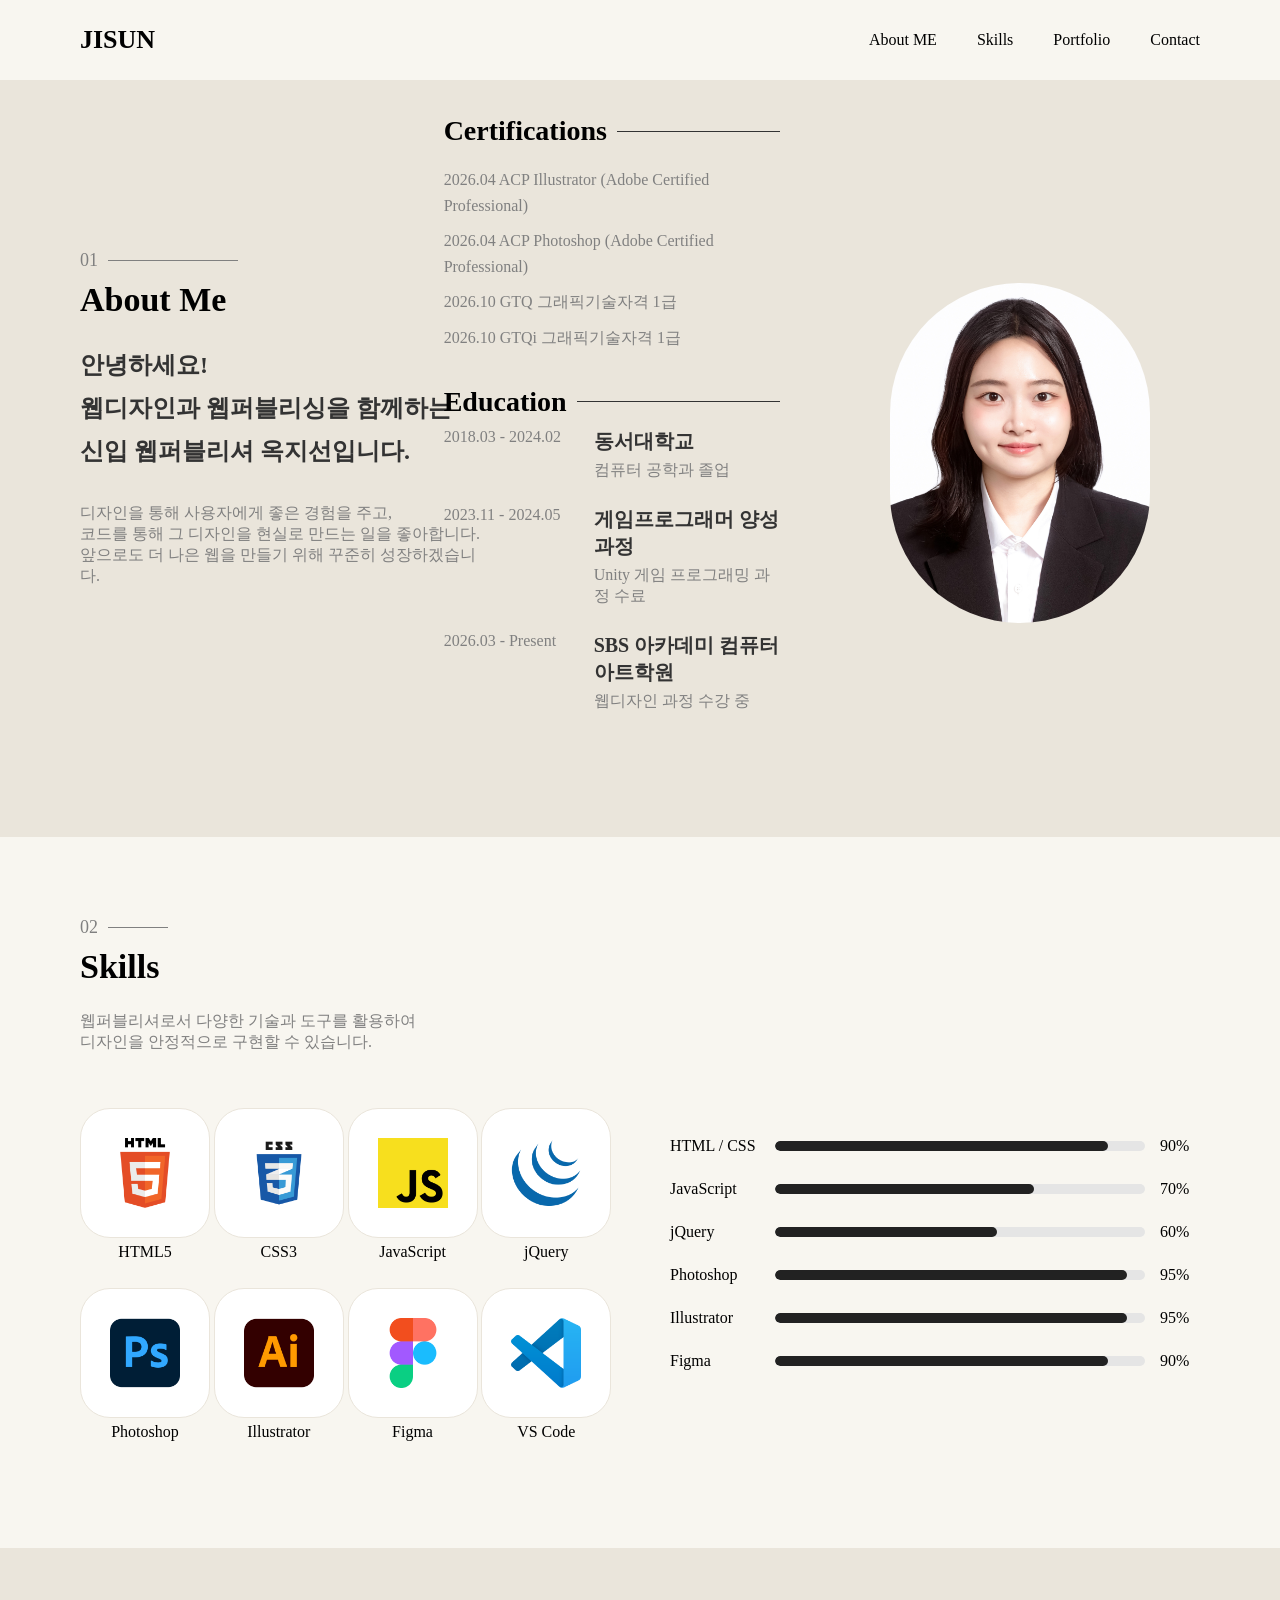
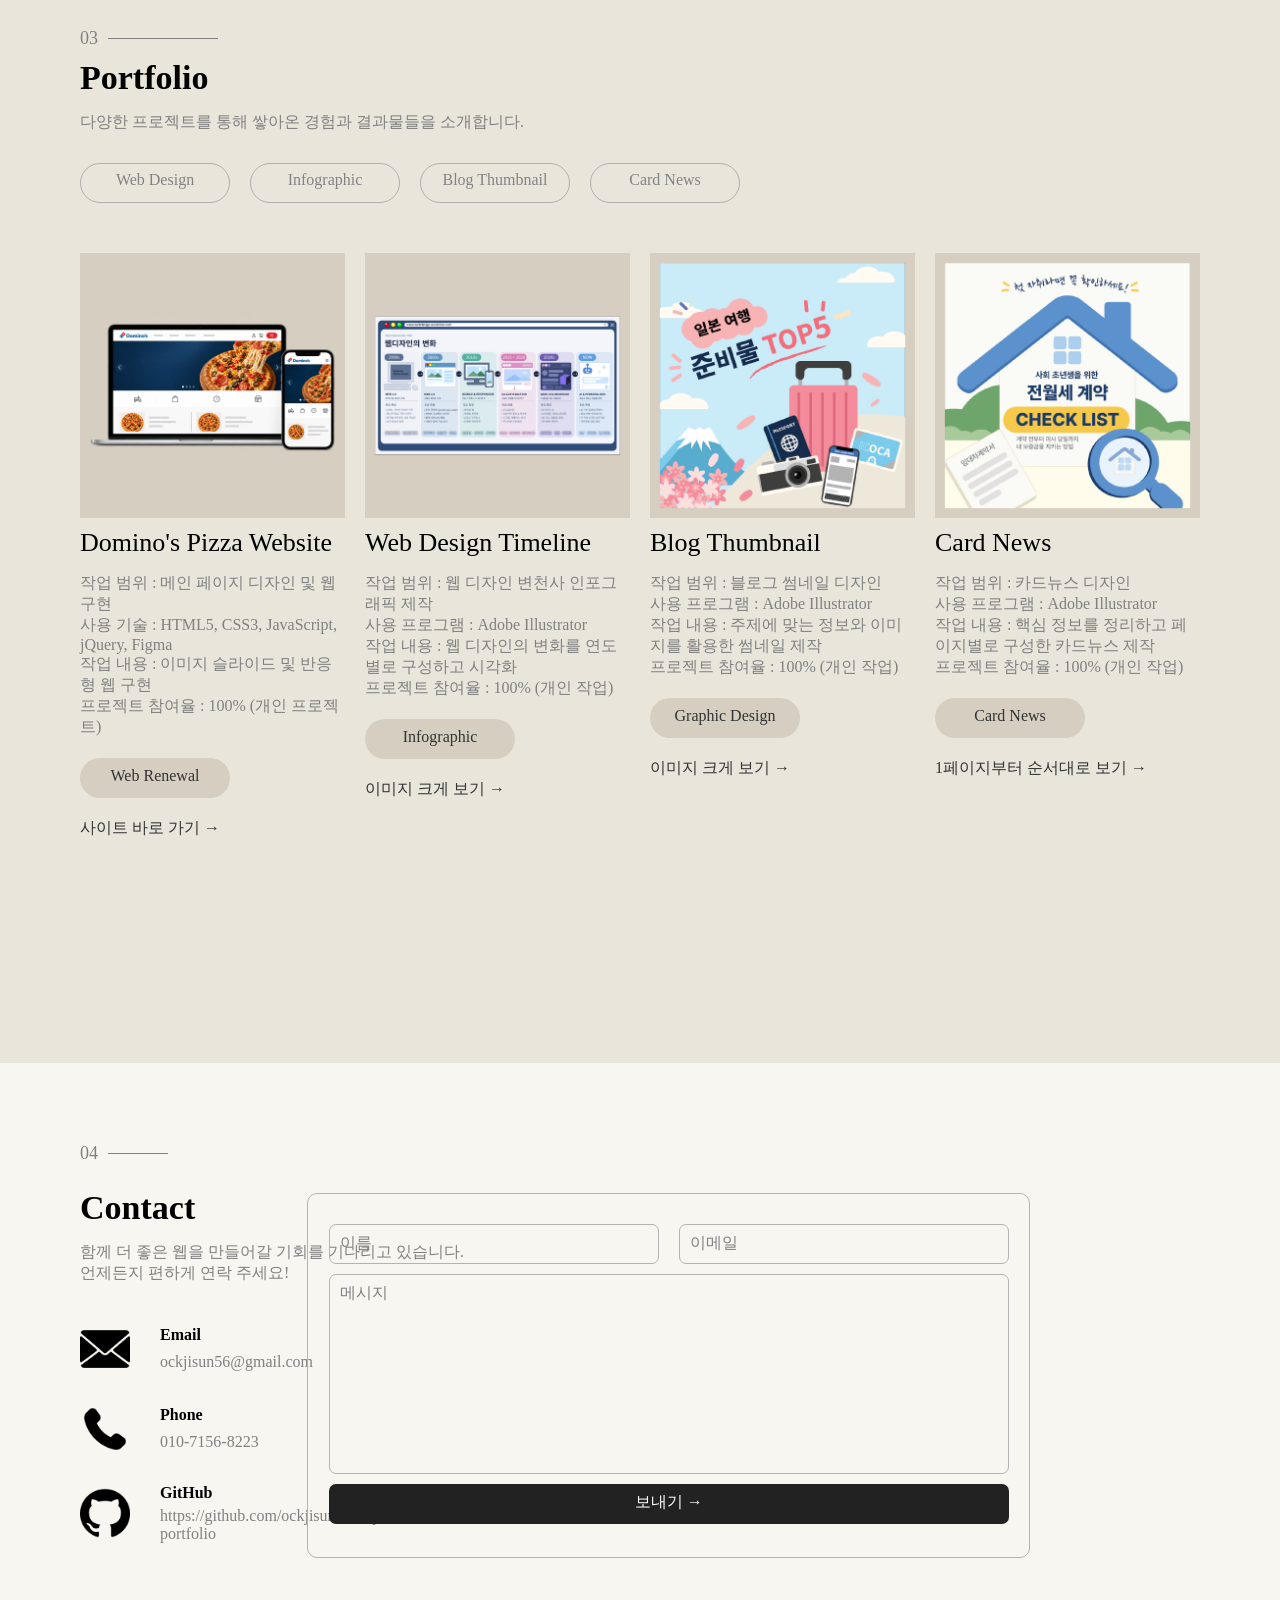
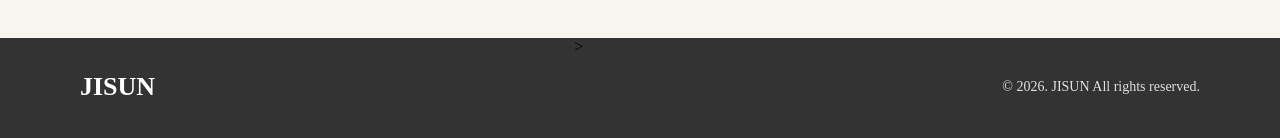
==== commit bdd1ebb0: "id plus" ====
--- a/index.html
+++ b/index.html
@@ -9,7 +9,7 @@
     <script src="https://ajax.googleapis.com/ajax/libs/jquery/3.7.1/jquery.min.js"></script>
     <script src="js/main.js"></script>
 </head>
-<body id = "top">
+<body id="top">
 
     <div class="wrap">
 
@@ -17,15 +17,15 @@
             <div class="logo">JISUN</div>
 
             <ul class="gnb">
-                <li><a href="#">About ME</a></li>
-                <li><a href="#">Skills</a></li>
-                <li><a href="#">Portfolio</a></li>
-                <li><a href="#">Contact</a></li>
+                <li><a href="#section_1">About ME</a></li>
+                <li><a href="#section_2">Skills</a></li>
+                <li><a href="#section_3">Portfolio</a></li>
+                <li><a href="#section_4">Contact</a></li>
             </ul>
         </header>
         <!-- header end -->
 
-        <section class="section_1">
+        <section class="section_1" id="section_1">
 
             <div class="about_intro">
                 <div class="section_num">01</div>
@@ -77,7 +77,7 @@
         </section>
         <!-- section_1 end -->
 
-        <section class="section_2">
+        <section class="section_2" id="section_2">
 
             <div class="skills_left">
                 <div class="skills_text">
@@ -202,7 +202,7 @@
         </section>
         <!-- section_2 end -->
 
-        <section class="section_3">
+        <section class="section_3" id="section_3">
             <div class="Portfolio_text">
                 <div class="section_3_num">03</div>
                 <h2>Portfolio</h2>
@@ -304,7 +304,7 @@
         </section>
         <!-- section_3 end -->
 
-        <section class="section_4">
+        <section class="section_4" id="section_4">
             <div class="contact_left">
                 <div class="contact_text">
                     <div class="section_4_num">04</div>
--- a/css/main.css
+++ b/css/main.css
@@ -10,7 +10,8 @@
     justify-content: space-between; /* 로고는 왼쪽, 메뉴는 오른쪽으로 배치 */
     align-items: center; /* 로고와 메뉴를 세로 가운데로 정렬 */
     padding: 30px 80px; /* 위아래 30px, 좌우 80px의 안쪽 여백 */
-    /* position: fixed; */
+    position: fixed;
+    z-index: 1000;
 }
 
 .logo {
@@ -26,6 +27,7 @@
 .gnb li a {
     font-size: 16px;
     font-weight: 400;
+    text-decoration: none;
 }
 /* header end */
 
@@ -752,3 +754,13 @@
     font-size: 14px;
     line-height: 7;
 }
+
+/* GNB 클릭 시 섹션 제목이 헤더에 가려지지 않도록 설정 */
+[id^="section_"] {
+    scroll-margin-top: 80px;
+}
+
+/* []	HTML 요소의 속성을 기준으로 선택
+id	id 속성을 가진 요소를 대상으로 함
+^=	속성값이 특정 글자로 시작하는지 확인
+"section_"	시작하는지 확인할 글자 */
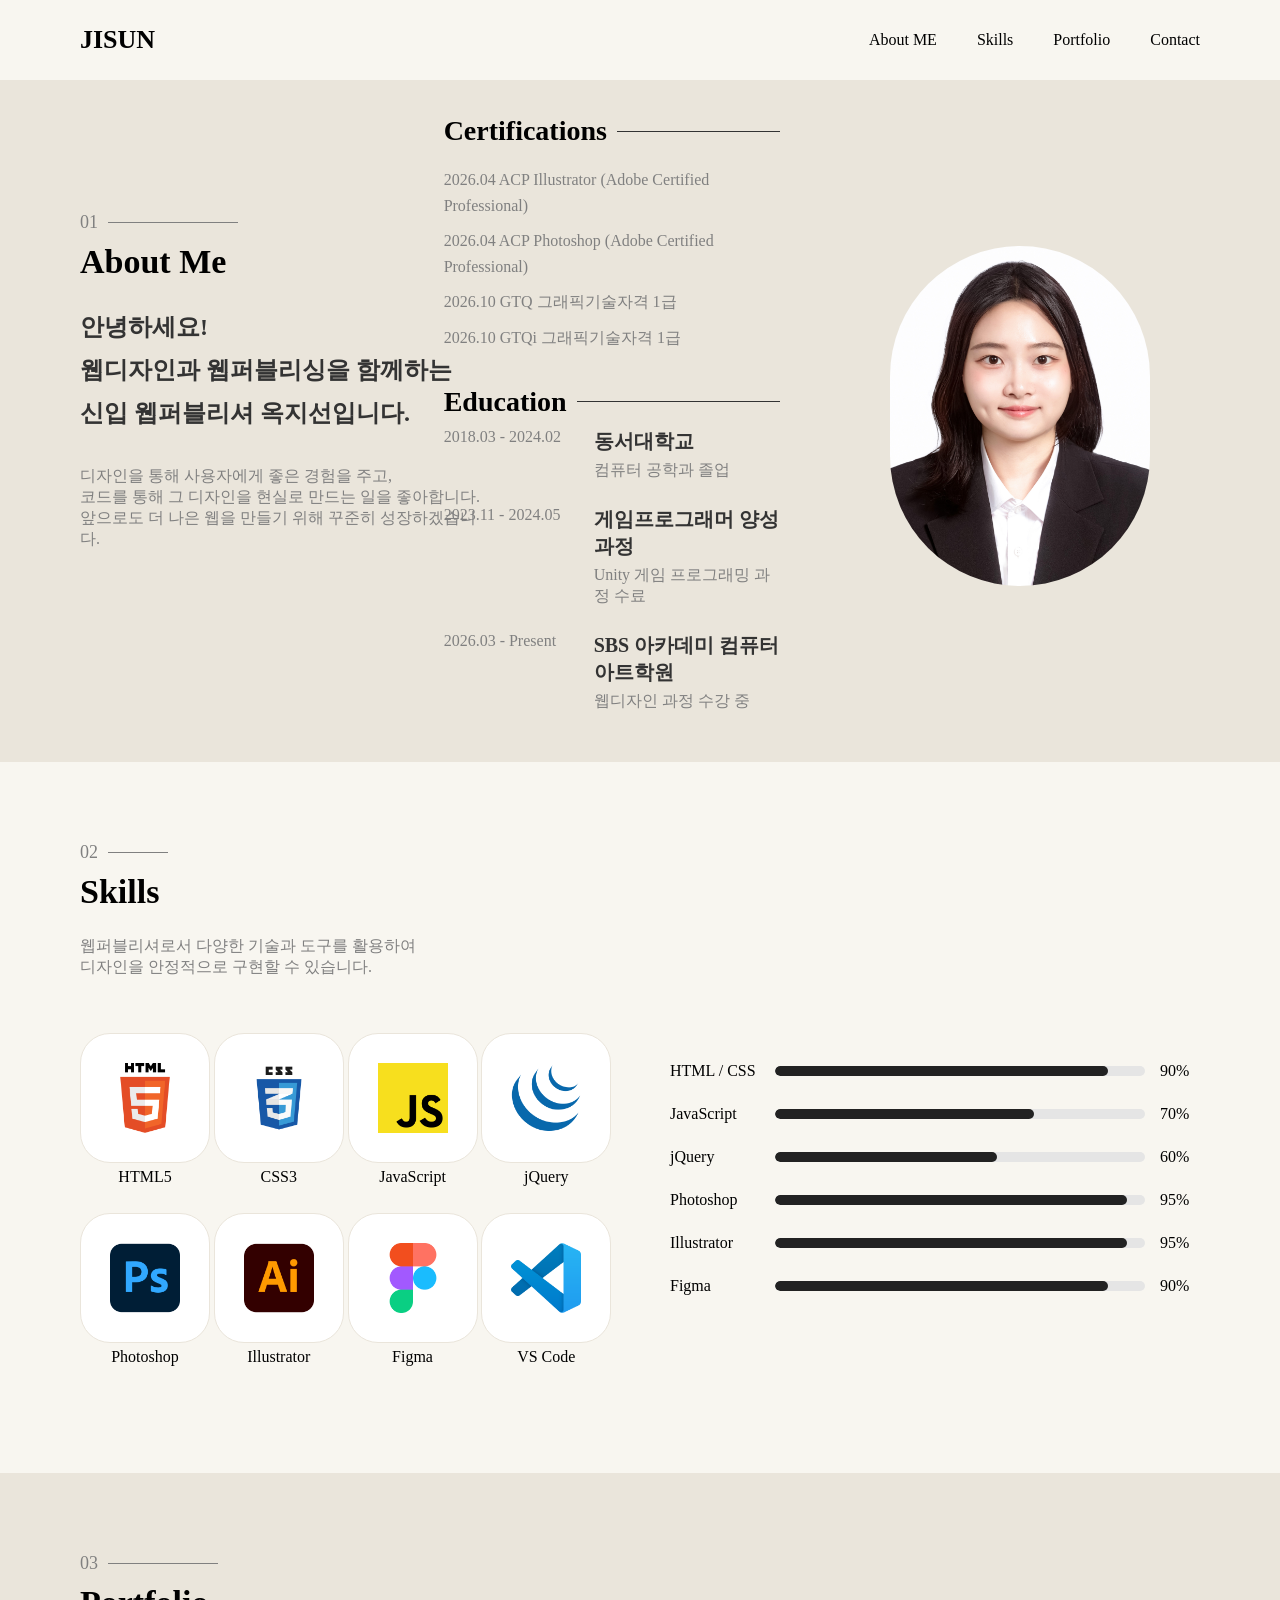
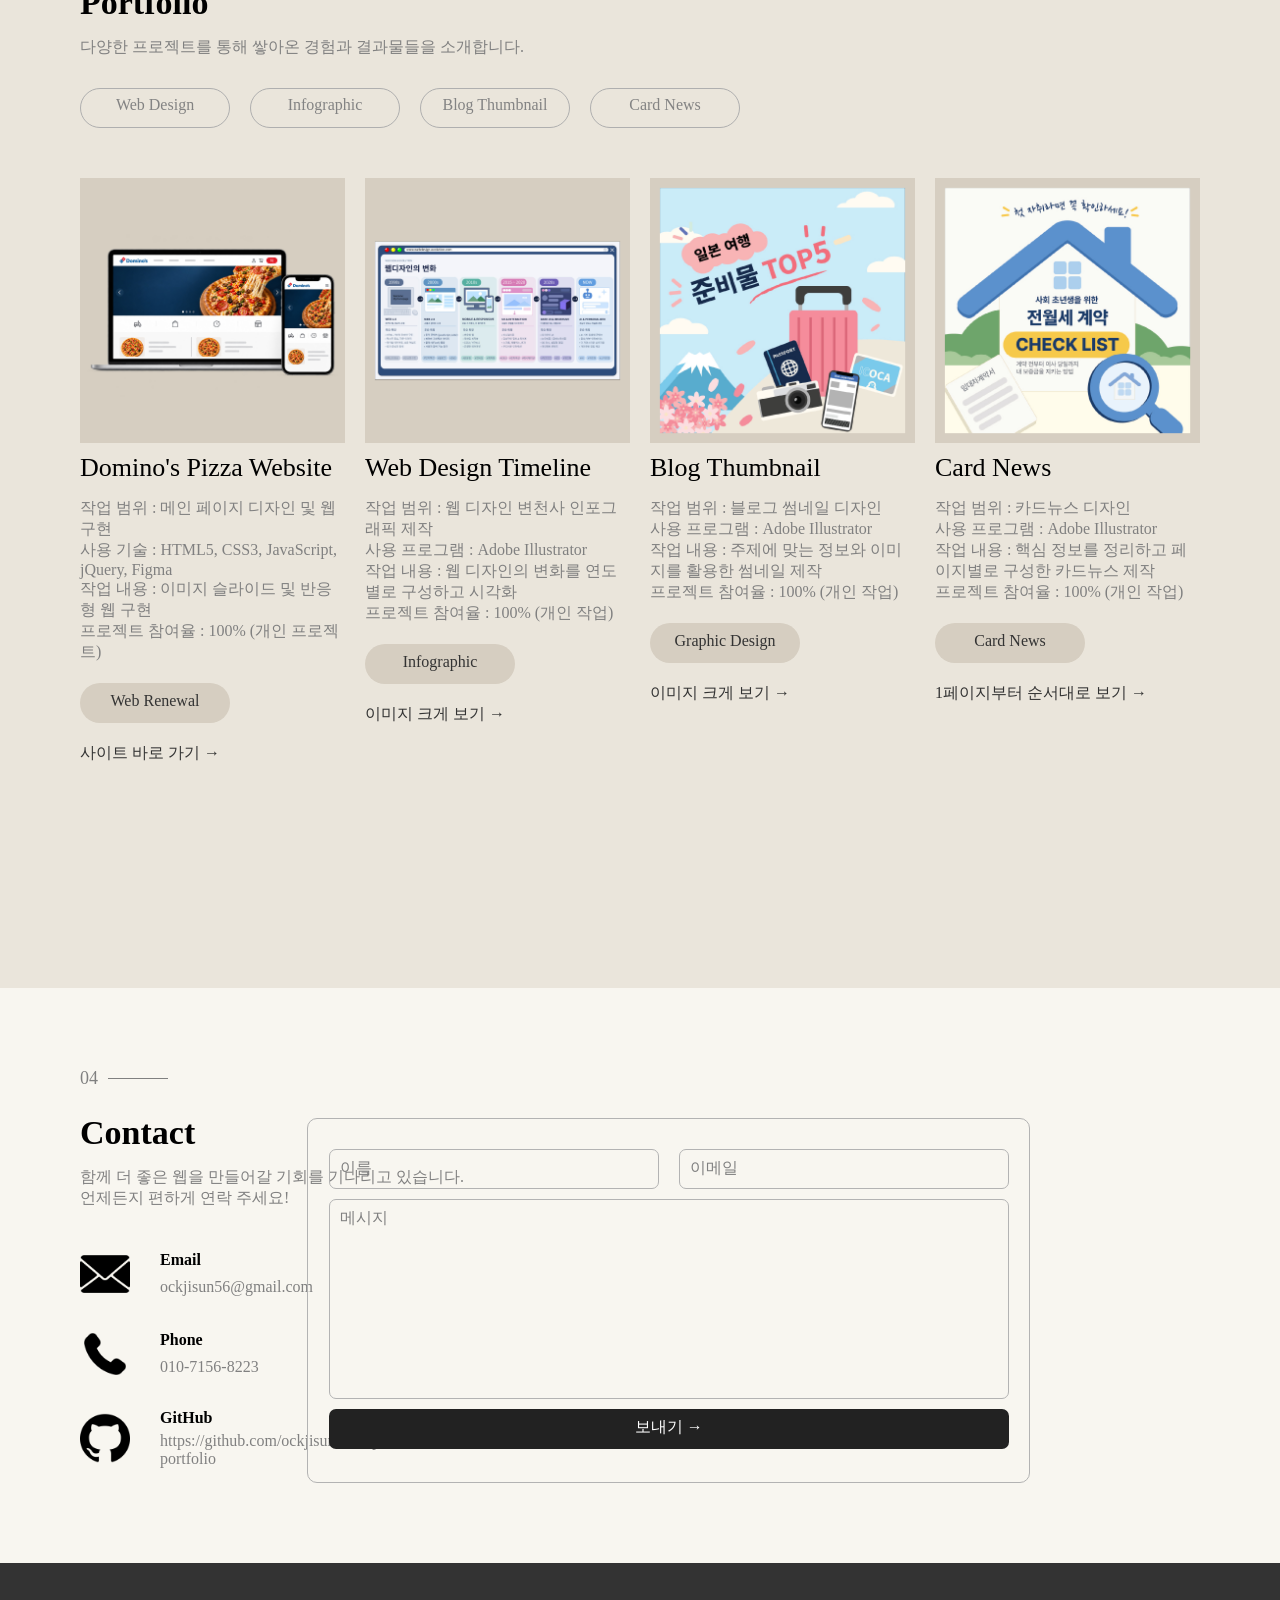
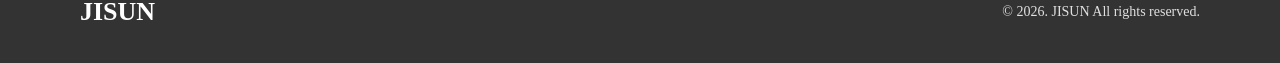
==== commit 7317b3a8: "last" ====
--- a/index.html
+++ b/index.html
@@ -360,18 +360,10 @@
         <!-- section_4 end -->
 
         <footer>
-            <a href="#top" class="footer_logo">JISUN</a>>
+            <a href="#top" class="footer_logo">JISUN</a>
             <p>© 2026. JISUN All rights reserved.</p>
         </footer>
 
-
-
-
-
-
-
-
-
     </div> <!-- wrap -->
 
 </body>
--- a/css/main.css
+++ b/css/main.css
@@ -1,7 +1,3 @@
-html {
-    scroll-behavior: smooth;
-}
-
 header {
     width: 100%;
     height: 80px;
@@ -17,6 +13,8 @@
 .logo {
     font-size: 26px;
     font-weight: 700;
+
+    cursor: pointer;
 }
 
 .gnb {
@@ -144,7 +142,7 @@
     display: flex;            /* 플렉스 레이아웃 적용 */
     flex-direction: column;   /* 자식 요소를 세로로 배치 */
 
-    margin-bottom: 80px;
+    margin-bottom: 5px;
 }
 
 .education_title {
@@ -280,11 +278,6 @@
 .skills_item {
     width: 100px;
     height: 100px;
-
-    display: felx;
-    flex-direction: column;
-    align-items: center;
-    gap: 5px;
 }
 
 .img_box {
@@ -763,4 +756,580 @@
 /* []	HTML 요소의 속성을 기준으로 선택
 id	id 속성을 가진 요소를 대상으로 함
 ^=	속성값이 특정 글자로 시작하는지 확인
-"section_"	시작하는지 확인할 글자 */+"section_"	시작하는지 확인할 글자 */
+
+/* =========================
+   Tablet : 768px ~ 1024px
+========================= */
+@media screen and (min-width: 768px) and (max-width: 1024px) {
+
+    /* 공통 좌우 여백 */
+    .section_1,
+    .section_2,
+    .section_3,
+    .section_4 {
+        padding: 60px 40px;
+    }
+    
+    /* Header */
+    header {
+        padding: 0 40px;
+    }
+
+    .gnb {
+        gap: 25px;
+    }
+
+    .gnb li a {
+        font-size: 15px;
+    }
+    /* header end */
+
+    /* section_1 */
+    .section_1 {
+        display: grid; /* 자식 요소를 격자 형태로 배치 */
+        grid-template-columns: minmax(0, 1fr) 220px; 
+        /* 두 개의 열로 배치
+        첫 번째 열은 남는 공간 사용
+        두 번째 열은 220px */
+        gap: 40px 25px;    /* 행 사이 간격 40px, 열 사이 간격 25px */
+        align-items: center;  /* 각 요소를 세로 방향 가운데 정렬 */
+
+        padding-top: 100px;   /* 헤더에 가려지지 않도록 위쪽 여백 추가 */
+    }
+
+    /* 자기소개 영역이 공간을 벗어나지 않도록 설정 */
+    .about_intro {
+        min-width: 0; /* 내용 때문에 영역이 불필요하게 넓어지는 것을 방지 */
+    }
+
+    .about_intro h3 {
+        font-size: 21px;
+        line-height: 1.7;
+    }
+
+    .about_intro p {    
+        font-size: 14px;
+        line-height: 1.8;
+    }
+
+    /* 자격증과 학력 정보를 한 줄 전체에 배치 */
+    .about_info {
+        grid-column: 1 / -1; /* 첫 번째 열부터 마지막 열까지 차지 */
+        transform: none;     /* 기존에 적용된 위치 이동 효과 제거 */
+        gap: 30px;
+    }
+
+    .certifications_title,
+    .education_title {
+        font-size: 24px;
+    }
+
+    /* 제목 옆에 있는 선의 크기 설정 */
+    .certifications_title::after,
+    .education_title::after {
+        flex: 1;          /* 남는 공간만큼 선이 늘어나도록 설정 */
+        min-width: 20px;  /* 선의 최소 너비는 20px */
+    }
+
+    .certifications p {
+        font-size: 14px;
+        overflow-wrap: anywhere; /* 긴 글자가 영역을 벗어나면 줄바꿈 */
+    }
+
+    /* 학력 정보의 날짜와 내용을 두 열로 배치 */
+    .education_item {
+        grid-template-columns: 125px minmax(0, 1fr); /* 날짜 영역은 125px, 내용 영역은 남는 공간 사용 */
+        column-gap: 12px;
+        margin-bottom: 20px;
+    }
+
+    .edu_date {
+        font-size: 14px;
+    }
+
+    .edu_name {
+        font-size: 17px;
+        overflow-wrap: anywhere; /* 긴 글자는 자동으로 줄바꿈 */
+    }
+
+    .edu_desc {
+        font-size: 14px;
+        overflow-wrap: anywhere; /* 긴 글자는 자동으로 줄바꿈 */
+    }
+
+    .about_photo {
+        width: 220px;
+        height: 290px;
+        flex: none;      /* flex 배치에서 사진 크기가 줄어들지 않도록 설정 */
+        transform: none; /* 기존 위치 이동 효과 제거 */
+    }
+    /* section_1 end */
+
+    /* section_2 */
+    .section_2 {
+        grid-template-columns: minmax(0, 1fr);  /* 두 열 대신 한 열로 배치 */
+        gap: 40px;
+    }
+
+    .skills_icons {
+        grid-template-columns: repeat(4, minmax(0, 1fr));  /* 같은 너비의 열 네 개 생성 */
+        row-gap: 45px;      /* 아이콘 행 사이 간격 */
+        column-gap: 15px;   /* 아이콘 열 사이 간격 */
+        margin-bottom: 20px;
+    }
+
+    .skills_item {
+        width: 100%;   /* 부모 영역의 너비만큼 사용 */
+        height: auto;  /* 내용에 맞게 높이 자동 조절 */
+        display: flex;
+        flex-direction: column; /* 아이콘과 글자를 세로로 배치 */
+        align-items: center;    /* 아이콘과 글자를 가로 방향 가운데 정렬 */
+    }
+
+    .img_box {
+        width: 100px;
+        height: 100px;
+        border-radius: 22px;
+    }
+
+    .img_box img {
+        width: 60px;
+        height: 60px;
+    }
+
+    .skills_item p {
+        font-size: 14px;
+        transform: none;    /* 기존 위치 이동 효과 제거 */
+        padding-top: 5px;
+    }
+
+    .skills_graph {
+        padding-top: 0;
+        gap: 25px;
+    }
+
+    .skill_row {
+        grid-template-columns: 100px minmax(0, 1fr) 40px; /* 기술 이름 100px, 그래프 막대는 남는 공간, 숫자는 40px */
+        gap: 12px;
+    }
+    /* section_2 end */
+
+    /* section_3 */
+    .Portfolio_menu {
+        flex-wrap: wrap;   /* 공간이 부족하면 다음 줄로 이동 */
+        gap: 12px;
+    }
+
+    .menu_btn {
+        width: 140px;
+        line-height: 2.2;
+    }
+
+    .Portfolio_wrap {
+        display: grid;   /* 카드를 격자 형태로 배치 */
+        grid-template-columns: repeat(2, minmax(0, 1fr)); /* 같은 너비의 카드 열 두 개 생성 */
+        align-items: start;   /* 카드들을 위쪽 기준으로 정렬 */
+        gap: 40px 25px;
+        margin-bottom: 40px;
+    }
+
+    .Portfolio_box {
+        width: 100%;
+        height: auto;
+        min-width: 0;  /* 내용 때문에 카드가 너무 넓어지는 것을 방지 */
+    }
+
+    .Portfolio_img_box img {
+        display: block;  /* 이미지 아래 불필요한 여백 방지 */
+        width: 100%;     /* 이미지가 카드 너비에 맞게 늘어남 */
+        height: auto;    /* 이미지 원래 비율 유지 */
+    }
+
+    .Portfolio_box h3 {
+        font-size: 21px;
+        line-height: 1.7;
+        overflow-wrap: anywhere;  /* 긴 제목은 자동으로 줄바꿈 */
+    }
+
+    .Portfolio_box p {
+        font-size: 14px;
+        line-height: 1.7;
+        overflow-wrap: anywhere;
+    }
+    /* section_3 end */
+
+    /* section_4 */
+    .section_4 {
+        flex-direction: column;  /* 좌우로 배치된 영역을 위아래로 배치 */
+        gap: 40px;
+    }
+
+    .contact_list_wrap {
+        gap: 25px;
+    }
+
+    .contact_list {
+        grid-template-columns: 50px minmax(0, 1fr); /* 아이콘 영역 50px, 텍스트 영역은 남는 공간 사용 */
+        column-gap: 15px;
+    }
+
+    .contact_img_box {
+        width: 45px;
+        height: 45px;
+    }
+
+    .contact_list p,
+    .contact_list .GitHub_link {
+        font-size: 14px;
+        overflow-wrap: anywhere; /* 긴 주소나 글자는 자동으로 줄바꿈 */
+    }
+
+    .contact_right {
+        width: 100%;       /* 부모 영역의 너비만큼 사용 */
+        max-width: 750px;  /* 최대 너비는 750px */
+        height: auto;      /* 내용에 맞게 높이 자동 조절 */
+        box-sizing: border-box;  /* padding을 포함해 전체 너비 계산 */
+        padding: 25px;     /* 내부 여백 */
+        margin: 0 auto;    /* 좌우 여백을 자동으로 주어 가운데 정렬 */
+        transform: none;   /* 기존 좌우 위치 이동 효과 제거 */
+        gap: 15px;
+    }
+
+    .right_box {
+        width: 100%;     /* 부모 영역의 너비만큼 사용 */
+        padding-top: 0;  /* 위쪽 여백 제거 */
+        gap: 15px;       /* 내부 항목 사이 간격 */
+    }
+    
+    .name_box,
+    .e-mail_box {
+        width: 50%;     /* 각각 부모 영역의 절반 너비 */
+        min-width: 0;   /* 최소 너비 제한 해제 */
+        box-sizing: border-box;  /* padding을 포함해 너비 계산 */
+    }
+
+    .message_box,
+    .contact_btn {
+        width: 100%;             /* 부모 영역의 너비만큼 사용 */
+        box-sizing: border-box;  /* padding을 포함해 너비 계산 */
+    }
+    /* section_4 end */
+
+    /* footer */
+    footer {
+        padding: 0 40px;
+    }
+
+}
+/* =========================
+   Tablet : 768px ~ 1024px end
+========================= */
+
+/* =========================
+   모바일 : 767px 이하
+========================= */
+
+@media screen and (max-width: 767px) {
+
+    /* =========================
+       공통 설정
+    ========================= */
+
+    /* 모든 섹션의 좌우 여백을 줄임 */
+    .section_1,
+    .section_2,
+    .section_3,
+    .section_4 {
+        padding: 50px 20px;
+    }
+
+    /* 고정 헤더의 여백과 높이 조정 */
+    header {
+        height: auto;              /* 내용에 따라 높이가 자동으로 늘어남 */
+        min-height: 70px;          /* 헤더의 최소 높이는 70px */
+        padding: 12px 20px;
+        box-sizing: border-box;    /* padding을 포함해서 전체 크기를 계산 */
+        gap: 10px;
+        flex-wrap: wrap;           /* 공간이 부족하면 다음 줄로 이동 */
+    }
+
+    .logo {
+        font-size: 25px;
+    }
+
+    .gnb {
+        gap: 12px;
+        flex-wrap: wrap;      /* 메뉴가 들어가지 않으면 다음 줄로 이동 */
+    }
+
+    .gnb li a {
+        font-size: 12px;
+    }
+
+    /* 고정 헤더에 콘텐츠가 가려지지 않도록 설정 */
+    [id^="section_"] {
+        scroll-margin-top: 100px; /* 해당 섹션으로 이동할 때 위쪽에 100px 여유 확보 */
+    }
+    /* header end */
+
+    .section_1 {
+        display: flex;
+        flex-direction: column;
+        align-items: stretch;    /* 내부 요소가 가능한 너비를 사용하도록 설정 */
+        gap: 35px;
+        padding-top: 110px;      /* 고정 헤더에 내용이 가려지지 않도록 위쪽 여백 추가 */
+    }
+
+    .section_1 h2 {
+        font-size: 30px;
+    }
+
+    .about_intro {
+        width: 100%;   /* 부모 영역의 전체 너비 사용 */
+        min-width: 0;  /* 내용 때문에 영역이 불필요하게 넓어지는 것을 방지 */
+    }
+
+    .about_intro h3 {
+        font-size: 14px;
+        line-height: 1.7;
+        word-break: keep-all;  /* 한글 단어가 어색하게 끊기지 않도록 설정 */
+    }
+
+    .about_intro p {
+        font-size: 14px;
+        line-height: 1.9;
+        word-break: keep-all;   /* 한글 단어 단위로 줄바꿈 */
+    }
+
+    .about_info {
+        display: flex;
+        flex-direction: column;
+        gap: 30px;
+        width: 100%;
+        transform: none;   /* 기존에 적용했던 위치 이동 효과 제거 */
+    }
+
+    .certifications_title,
+    .education_title {
+        font-size: 22px;
+    }
+
+    .certifications p {
+        font-size: 13px;
+        line-height: 1.8;
+        overflow-wrap: anywhere;  /* 긴 문자열이 영역을 벗어나지 않도록 줄바꿈 */
+    }
+
+    .education_item {
+        grid-template-columns: 1fr;  /* 두 열 대신 하나의 열로 배치 */
+        gap: 5px;
+        margin-bottom: 20px;
+    }
+
+    .edu_date {
+        font-size: 13px;
+    }
+
+    .edu_name {
+        font-size: 16px;
+        overflow-wrap: anywhere;  /* 긴 문자열이 영역을 벗어나지 않도록 줄바꿈 */
+    }
+
+    .edu_desc {
+        font-size: 13px;
+        line-height: 1.7;
+        overflow-wrap: anywhere;   /* 긴 문자열이 영역을 벗어나지 않도록 줄바꿈 */
+    }
+
+    .about_photo {
+        width: 100%;
+        max-width: 280px;     /* 사진이 최대 280px보다 커지지 않도록 제한 */
+        height: auto;
+        aspect-ratio: 4 / 5;  /* 사진의 가로와 세로 비율을 4:5로 설정 */
+        flex: none;           /* flex 배치에서 사진 크기가 줄어들지 않도록 설정 */
+        align-self: center;   /* 사진만 가로 방향 가운데 정렬 */
+        transform: none;      /* 기존 위치 이동 효과 제거 */
+    } 
+    /* section_1 end */
+
+    .section_2 {
+        display: grid;   /* grid 방식으로 내부 요소 배치 */
+        grid-template-columns: minmax(0, 1fr);  /* 열을 하나만 만들고 남는 너비 사용 */
+        gap: 35px;
+    }
+
+    .skills_icons {
+        grid-template-columns: repeat(2, minmax(0, 1fr));  /* 같은 너비의 열 두 개 생성 */
+        gap: 25px 15px;
+        margin-bottom: 20px;
+    }
+
+    .skills_item {
+        display: flex;
+        flex-direction: column;
+        align-items: center;     /* 아이콘과 이름을 가로 방향 가운데 정렬 */
+        width: 100%;
+        height: auto;
+    }
+
+    .img_box {
+        width: 85px;
+        height: 85px;
+        border-radius: 18px;
+    }
+
+    .img_box img {
+        width: 50px;
+        height: 50px;
+    }
+
+    .skills_item p {
+        font-size: 13px;
+        padding-top: 8px;
+        transform: none;
+        text-align: center;
+    }
+
+    .skills_graph {
+        padding-top: 0;
+        gap: 20px;
+    }
+
+    /* 기술 이름, 그래프 막대, 수치를 세 열로 배치 */
+    .skill_row {
+        grid-template-columns: 75px minmax(0, 1fr) 30px;
+        /* 첫 번째 열은 75px,
+           두 번째 열은 남는 공간,
+           세 번째 열은 30px */
+        gap: 8px;
+    }
+    /* section_2 end */
+
+    /* section_3 */
+    .Portfolio_menu {
+        display: flex;
+        flex-wrap: wrap;           /* 공간이 부족하면 다음 줄로 이동 */
+        justify-content: center;   /* 버튼들을 가로 방향 가운데 정렬 */
+        gap: 10px;
+    }
+
+    .menu_btn {
+        width: calc(50% -5px);   /* 두 버튼이 한 줄에 들어가도록 너비 계산 */
+        min-width: 0;
+        box-sizing: border-box;
+        font-size: 13px;
+        line-height: 2.7;
+    }
+
+    .Portfolio_wrap {
+        display: grid;
+        grid-template-columns: minmax(0, 1fr);  /* 열을 하나만 만들어 카드가 한 줄에 하나씩 표시 */
+        gap: 35px;
+        margin-bottom: 30px;
+    }
+
+    .Portfolio_box {
+        width: 100%;
+        height: auto;
+        min-width: 0;   /* 카드가 내용 때문에 넓어지는 것을 방지 */
+    }
+
+    .Portfolio_img_box img {
+        display: block;  /* 이미지 아래쪽의 불필요한 여백 방지 */
+        width: 100%;
+        height: auto;
+    }
+
+    .Portfolio_box h3 {
+        font-size: 20px;
+        overflow-wrap: anywhere;
+    }
+
+    .Portfolio_box p {
+        font-size: 13px;
+        line-height: 1.8;
+        overflow-wrap: anywhere;
+    }
+    /* section_3 end */
+
+    .section_4 {
+        display: flex;
+        flex-direction: column;
+        gap: 35px;
+    }
+
+    .contact_list_wrap {
+        display: flex;
+        flex-direction: column;
+        gap: 20px;
+    }
+
+    .contact_list {
+        grid-template-columns: 40px minmax(0, 1fr); /* 아이콘 열은 40px, 텍스트는 남는 공간 사용 */
+        column-gap: 12px;
+    }
+
+    .contact_img_box {
+        width: 40px;
+        height: 40px;
+    }
+
+    .contact_list p,
+    .contact_list .GitHub_link {
+        font-size: 13px;
+        overflow-wrap: anywhere;
+    }
+
+    .contact_right {
+        width: 100%;
+        max-width: 100%;
+        height: auto;
+        box-sizing: border-box;
+        padding: 20px;
+        margin: 0;
+        transform: none;
+        gap: 15px;
+    }
+
+    .right_box {
+        display: flex;
+        flex-direction: column;
+        width: 100%;
+        padding-top: 0;
+        gap: 15px;
+    }
+
+    .name_box,
+    .e-mail_box {
+        width: 100%;
+        min-width: 0;
+        box-sizing: border-box;
+    }
+
+    .message_box,
+    .contact_btn {
+        width: 100%;
+        box-sizing: border-box;
+    }
+    /* section_4 end */
+
+    footer {
+        padding: 20px;
+        gap: 10px;
+        flex-wrap: wrap;
+    }
+    
+    .footer_logo {
+        font-size: 22px;
+        line-height: 2.5;
+    }
+
+    footer p {
+        line-height: 3.5;
+    }
+
+}
+/* =========================
+   모바일 : 767px 이하 end
+========================= */
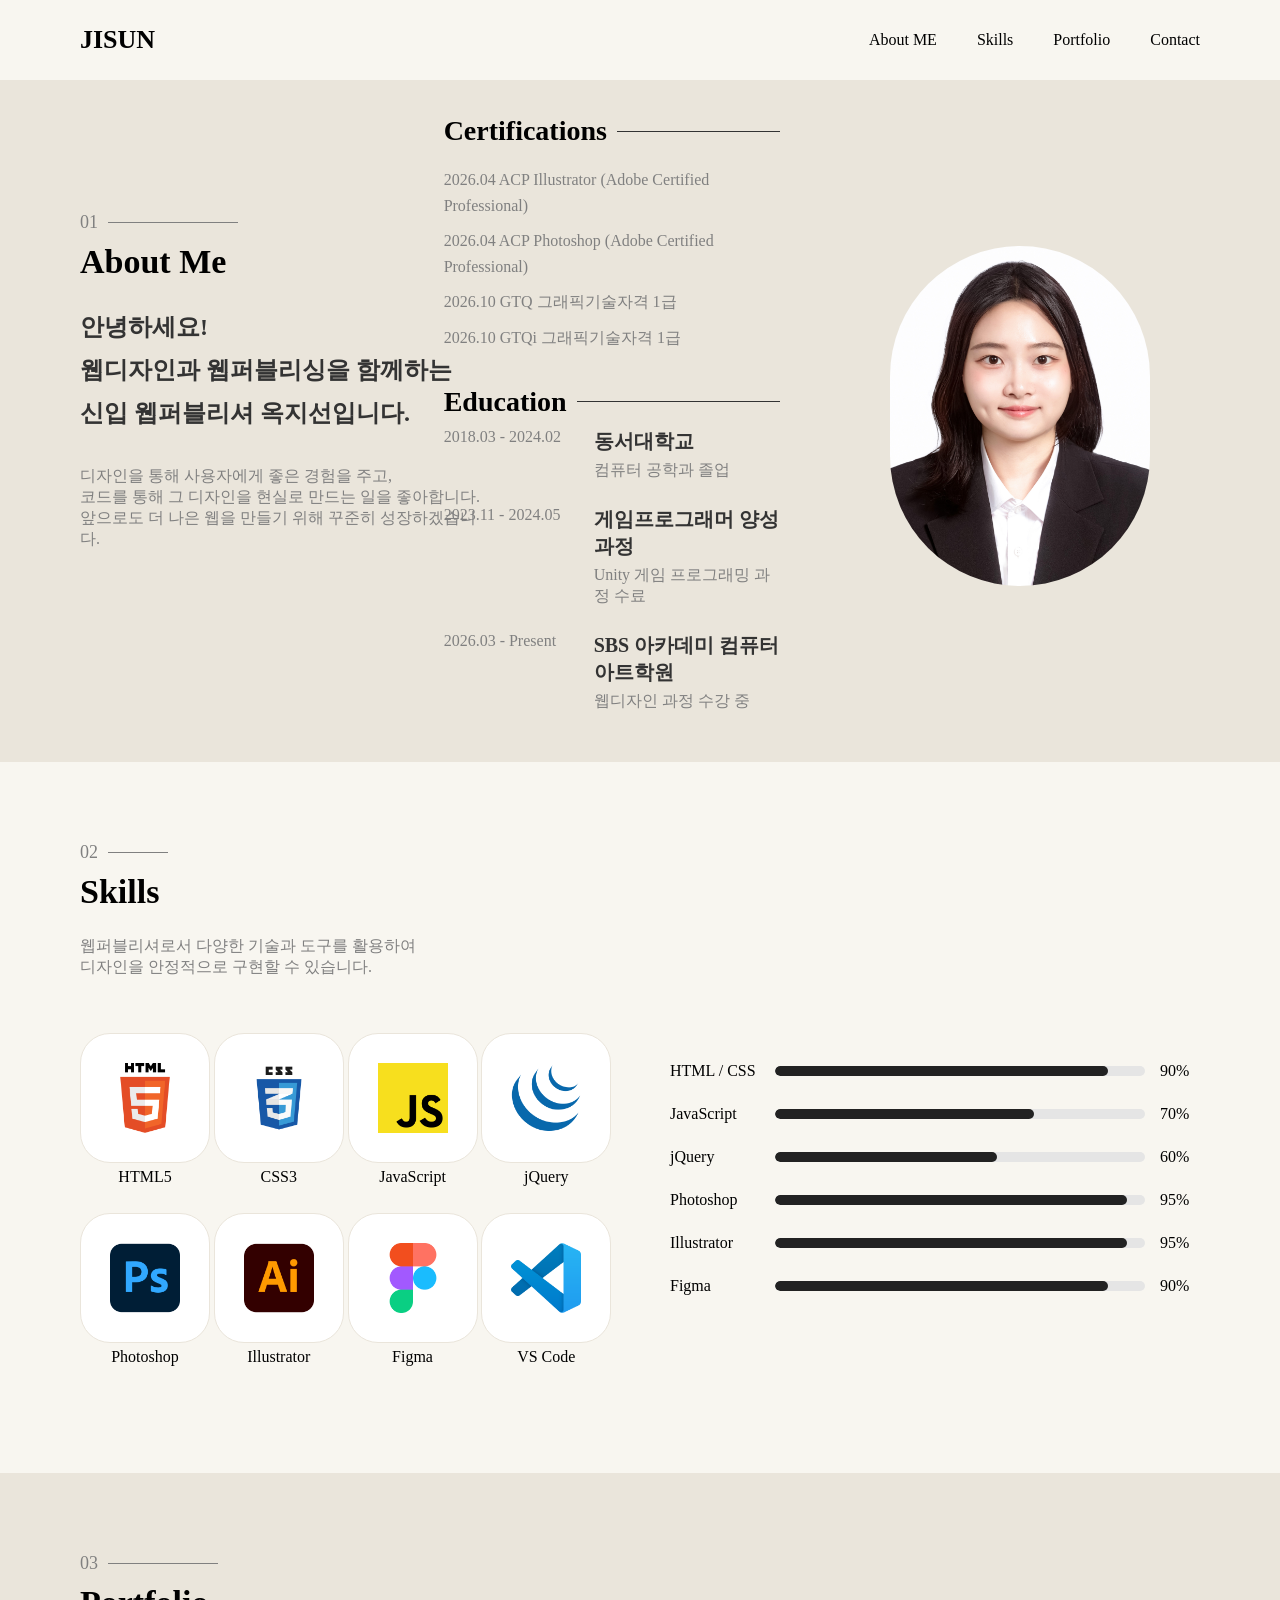
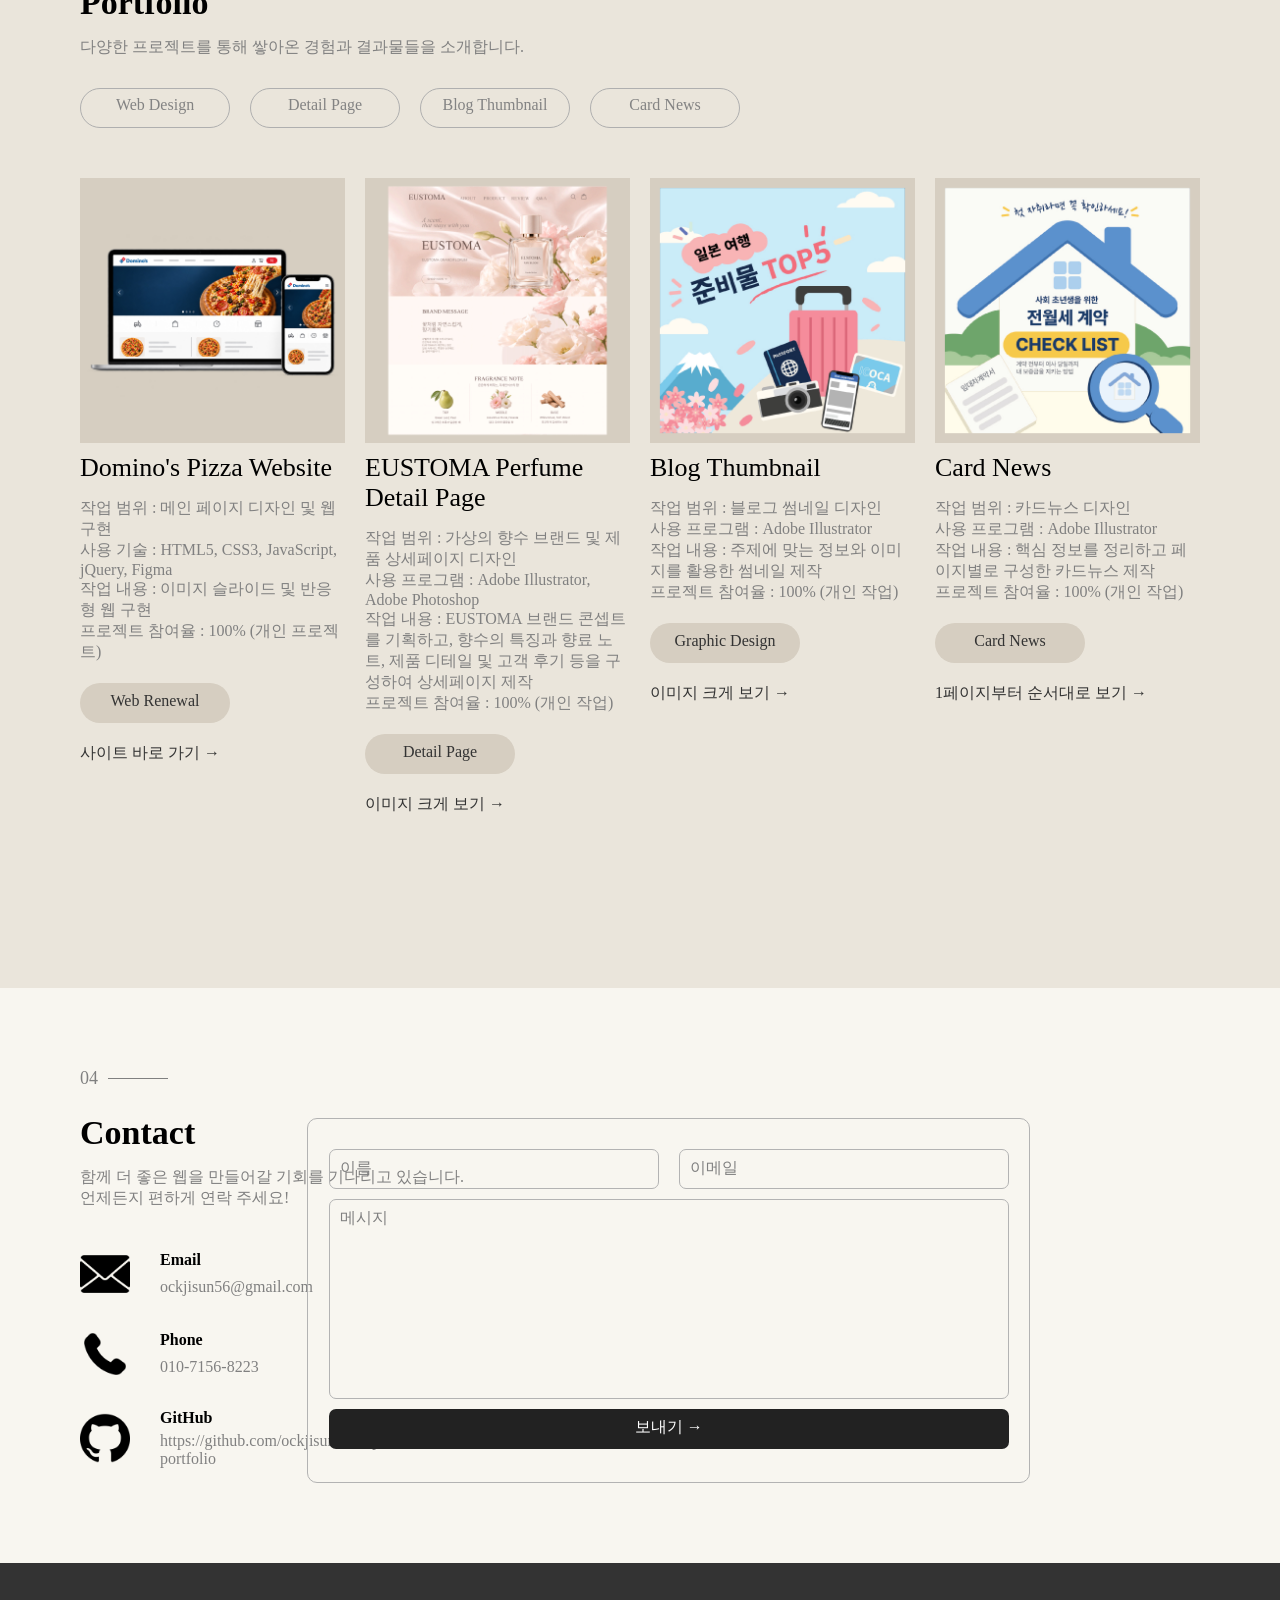
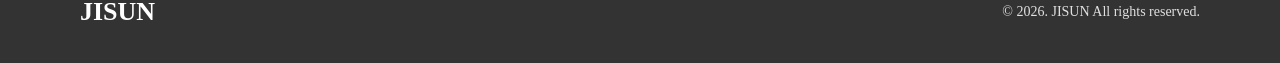
==== commit 0ee3cf61: "last" ====
--- a/index.html
+++ b/index.html
@@ -211,7 +211,7 @@
 
             <div class="Portfolio_menu">
                 <div class="menu_btn">Web Design</div>
-                <div class="menu_btn">Infographic</div>
+                <div class="menu_btn">Detail Page</div>
                 <div class="menu_btn">Blog Thumbnail</div>
                 <div class="menu_btn">Card News</div>
             </div>
@@ -237,17 +237,17 @@
 
                 <div class="Portfolio_box">
                     <div class="Portfolio_img_box">
-                        <img src="img/Artboard_Time-Line.jpg" alt="Timeline">
-                    </div>
-
-                    <h3>Web Design Timeline</h3>
+                        <img src="img/상세페이지 썸네일.jpg" alt="EUSTOMA 향수 상세페이지">
+                    </div>
+
+                    <h3>EUSTOMA Perfume Detail Page</h3>
                     <p>
-                        작업 범위 : 웹 디자인 변천사 인포그래픽 제작<br>
-                        사용 프로그램 : Adobe Illustrator<br>
-                        작업 내용 : 웹 디자인의 변화를 연도별로 구성하고 시각화<br>
+                        작업 범위 : 가상의 향수 브랜드 및 제품 상세페이지 디자인<br>  
+                        사용 프로그램 : Adobe Illustrator, Adobe Photoshop<br>
+                        작업 내용 : EUSTOMA 브랜드 콘셉트를 기획하고, 향수의 특징과 향료 노트, 제품 디테일 및 고객 후기 등을 구성하여 상세페이지 제작<br>
                         프로젝트 참여율 : 100% (개인 작업)
                     </p>
-                    <div class="Portfolio_btn">Infographic</div>
+                    <div class="Portfolio_btn">Detail Page</div>
                     <span>이미지 크게 보기 →</span>
                 </div>
 
@@ -284,6 +284,15 @@
                 </div>
             </div> <!-- Portfolio_wrap -->
 
+            <!-- 향수 상세페이지 전체 모달 -->
+            <div class="DetailPage_modal">
+                <button type="button" class="DetailPage_close">&times;</button>
+
+                <div class="DetailPage_modal_wrap">
+                    <img src="img/상세페이지_포트폴리오.png" alt="EUSTOMA 향수 전체 상세페이지">
+                </div>
+            </div>
+
             <!-- 이미지 크게 보기 모달 -->
             <div class="Portfolio_modal">
                 <button type="button" class="modal_close">&times;</button>
--- a/css/main.css
+++ b/css/main.css
@@ -479,6 +479,61 @@
 .Portfolio_box span:hover {
     text-decoration: underline;
     cursor: pointer;
+}
+
+/* 향수 상세페이지 모달 */
+.DetailPage_modal {
+    width: 100%;
+    height: 100%;
+    position: fixed;
+    top: 0;
+    left: 0;
+    background: rgba(0, 0, 0, 0.85);
+    z-index: 9999;
+
+    display: none;
+    justify-content: center;
+    align-items: flex-start;
+    padding: 30px 0;
+    box-sizing: border-box;
+    overflow: hidden;
+}
+
+/* 모달 활성화 */
+.DetailPage_modal.active {
+    display: flex;
+}
+
+/* 상세페이지 스크롤 영역 */
+.DetailPage_modal_wrap {
+    width: 860px;
+    max-width: 90%;
+    height: calc(100vh - 60px);
+    overflow-y: auto;
+    background: #fff;
+
+    /* 스크롤이 바깥으로 전달되지 않도록 설정 */
+    overscroll-behavior: contain;
+}
+
+/* 전체 상세페이지 이미지 */
+.DetailPage_modal_wrap img {
+    display: block;
+    width: 100%;
+    height: auto;
+}
+
+/* 닫기 버튼 */
+.DetailPage_close {
+    position: fixed;
+    top: 20px;
+    right: 30px;
+    border: none;
+    background: none;
+    color: #fff;
+    font-size: 40px;
+    cursor: pointer;
+    z-index: 10000;
 }
 
 .Portfolio_modal {
